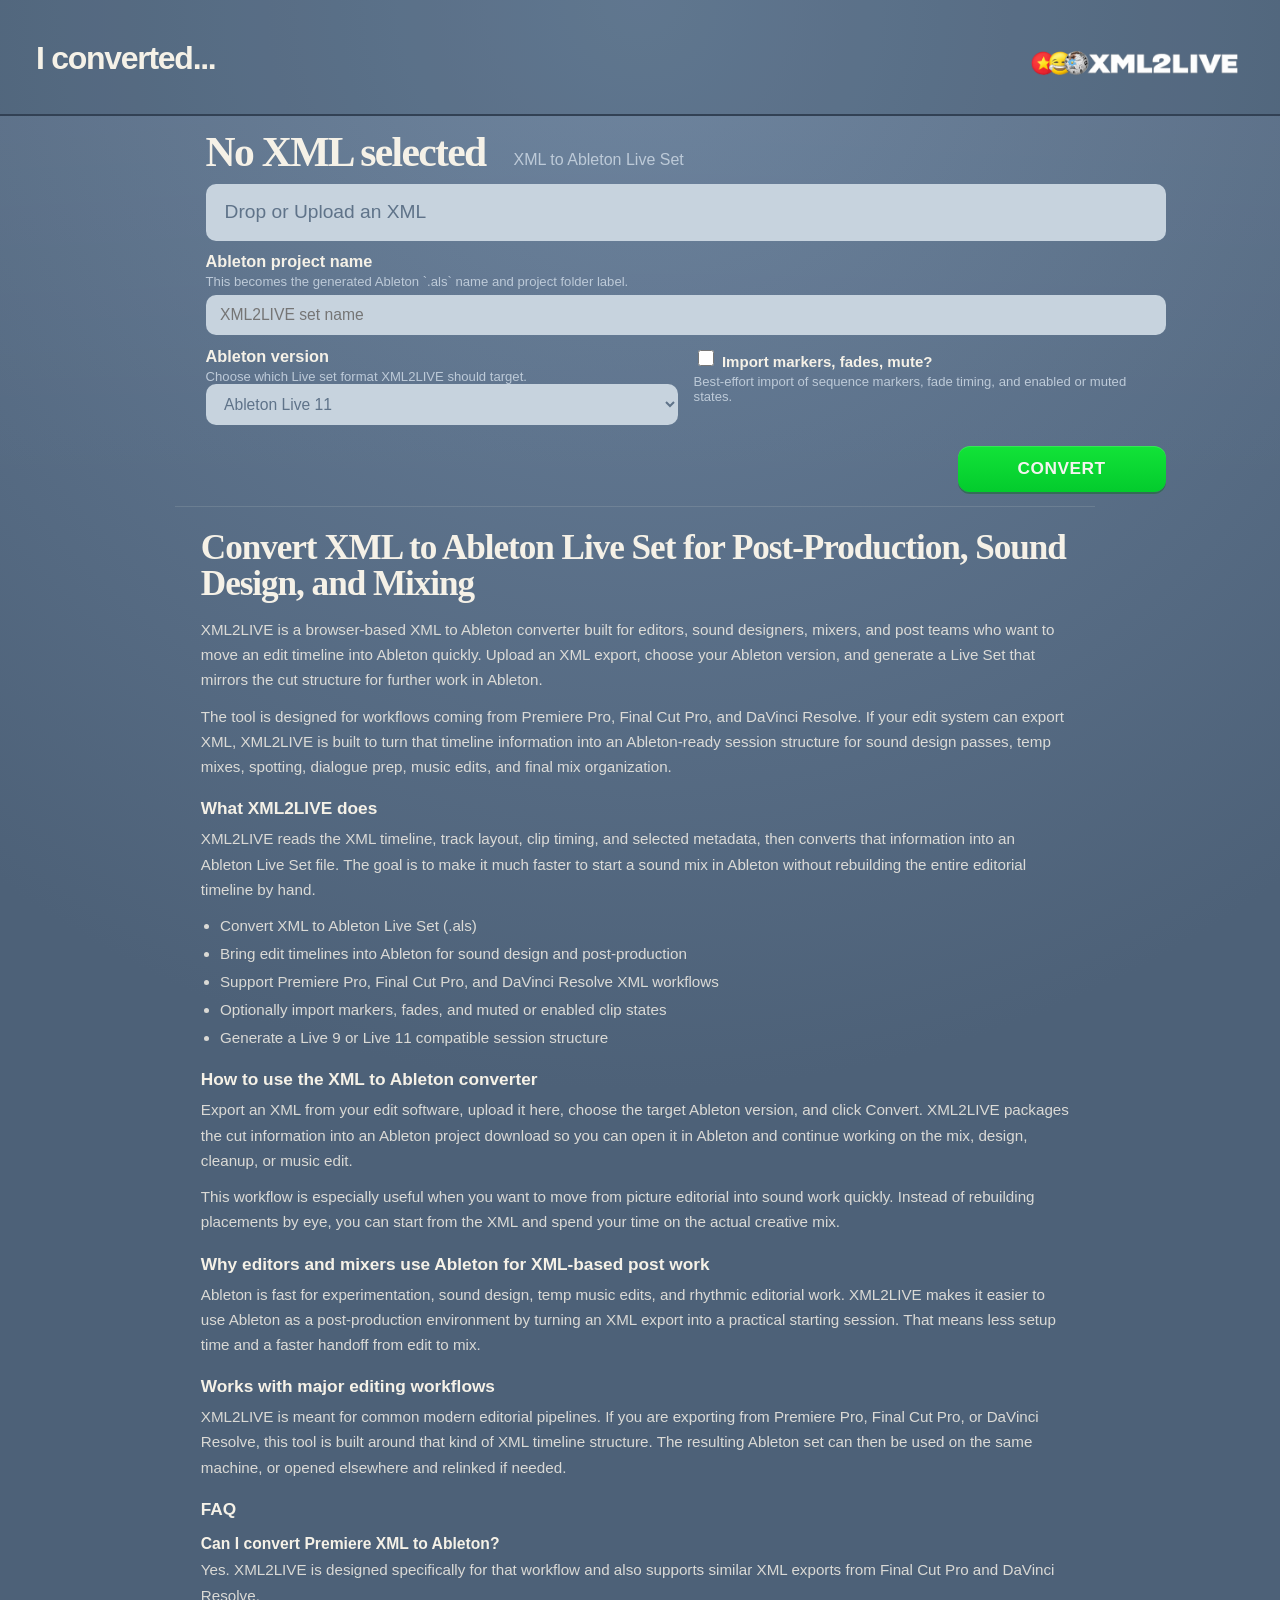
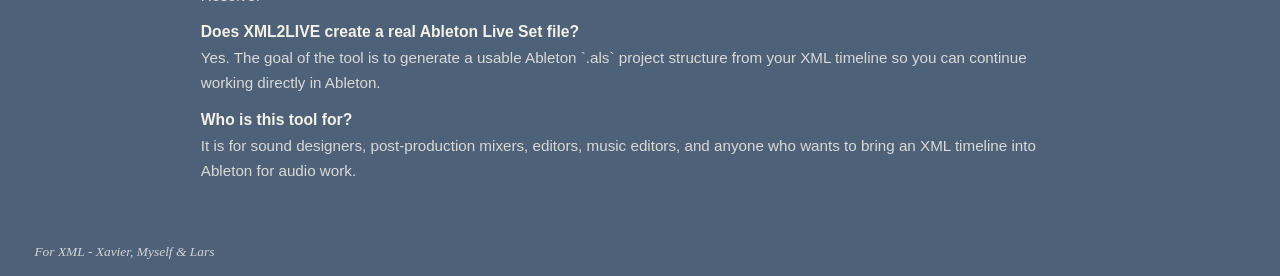
==== index.html @ 74f05039 "gn" ====
<!doctype html>
<html lang="en">
  <head>
    <meta charset="UTF-8" />
    <meta name="viewport" content="width=device-width, initial-scale=1.0" />
    <title>XML2LIVE</title>
    <meta
      name="description"
      content="Convert Premiere Pro, Final Cut Pro, and DaVinci Resolve XML timelines into Ableton Live Set files for sound design, post-production, and mixing in Ableton."
    />
    <meta
      name="keywords"
      content="xml to ableton, xml to als, premiere xml to ableton, final cut pro xml to ableton, davinci resolve xml to ableton, sound mix in ableton, ableton post production"
    />
    <meta name="robots" content="index, follow, max-image-preview:large" />
    <meta property="og:title" content="XML2LIVE" />
    <meta name="build-tag" content="wlkonverter-live-20260303-0102" />
    <meta
      property="og:description"
      content="Convert Premiere Pro, Final Cut Pro, and DaVinci Resolve XML timelines into Ableton Live Set files."
    />
    <meta property="og:type" content="website" />
    <meta property="og:url" content="https://wlkonverter.cc/" />
    <meta property="og:image" content="https://wlkonverter.cc/assets/XML2LIVE%20LOGO.png" />
    <link rel="canonical" href="https://wlkonverter.cc/" />
    <link rel="stylesheet" href="./styles-live.css" />
  </head>
  <body>
    <div class="shell">
      <header class="topbar">
        <h1>I converted...</h1>
        <img id="logo" src="./assets/XML2LIVE%20LOGO.png" alt="XML2LIVE" />
      </header>

      <main class="panel panel-no-poster">
        <section class="content">
          <div class="title-row">
            <div class="title-group">
              <h2 id="sequence-name">No XML selected</h2>
              <span id="sequence-year"></span>
            </div>
            <p id="sequence-meta">XML to Ableton Live Set</p>
          </div>

          <button id="drop-zone" class="drop-zone" type="button">
            <div class="drop-copy">
              <h3 id="xml-path">Drop or Upload an XML</h3>
            </div>
          </button>
          <input id="xml-input" type="file" accept=".xml,text/xml,application/xml" hidden />

          <section class="field-block">
            <label for="project-name">Ableton project name</label>
            <p>This becomes the generated Ableton `.als` name and project folder label.</p>
            <input id="project-name" type="text" placeholder="XML2LIVE set name" />
          </section>

          <div class="toggle-grid">
            <section class="field-block compact-field">
              <label for="ableton-version">Ableton version</label>
              <p>Choose which Live set format XML2LIVE should target.</p>
              <select id="ableton-version">
                <option value="11" selected>Ableton Live 11</option>
                <option value="9">Ableton Live 9</option>
              </select>
            </section>

            <section class="field-block compact-field">
              <label class="checkbox-row" for="import-metadata">
                <input id="import-metadata" type="checkbox" />
                <span>Import markers, fades, mute?</span>
              </label>
              <p>Best-effort import of sequence markers, fade timing, and enabled or muted states.</p>
            </section>
          </div>

          <p id="status" class="web-status" hidden></p>

          <div class="convert-row">
            <button id="convert" class="convert-button" type="button">CONVERT</button>
          </div>
        </section>
      </main>

      <section id="ad-strip" class="ad-strip" aria-label="Sponsored">
        <div class="ad-strip-inner">
          <div id="page-ad-shell" class="page-ad-shell" aria-hidden="true">
            <div class="page-ad-label">Sponsored</div>
            <div id="page-ad-slot" class="page-ad-slot"></div>
          </div>
        </div>
      </section>

      <div class="ad-mounts" aria-hidden="true">
        <div id="monetag-inline-ad" data-ad-slot="inline"></div>
        <div id="monetag-sticky-ad" data-ad-slot="sticky"></div>
      </div>

      <section class="seo-copy">
        <div class="seo-inner">
          <h2>Convert XML to Ableton Live Set for Post-Production, Sound Design, and Mixing</h2>
          <p>
            XML2LIVE is a browser-based XML to Ableton converter built for editors, sound designers, mixers,
            and post teams who want to move an edit timeline into Ableton quickly. Upload an XML export, choose
            your Ableton version, and generate a Live Set that mirrors the cut structure for further work in
            Ableton.
          </p>
          <p>
            The tool is designed for workflows coming from Premiere Pro, Final Cut Pro, and DaVinci Resolve.
            If your edit system can export XML, XML2LIVE is built to turn that timeline information into an
            Ableton-ready session structure for sound design passes, temp mixes, spotting, dialogue prep, music
            edits, and final mix organization.
          </p>

          <h3>What XML2LIVE does</h3>
          <p>
            XML2LIVE reads the XML timeline, track layout, clip timing, and selected metadata, then converts that
            information into an Ableton Live Set file. The goal is to make it much faster to start a sound mix in
            Ableton without rebuilding the entire editorial timeline by hand.
          </p>
          <ul>
            <li>Convert XML to Ableton Live Set (.als)</li>
            <li>Bring edit timelines into Ableton for sound design and post-production</li>
            <li>Support Premiere Pro, Final Cut Pro, and DaVinci Resolve XML workflows</li>
            <li>Optionally import markers, fades, and muted or enabled clip states</li>
            <li>Generate a Live 9 or Live 11 compatible session structure</li>
          </ul>

          <h3>How to use the XML to Ableton converter</h3>
          <p>
            Export an XML from your edit software, upload it here, choose the target Ableton version, and click
            Convert. XML2LIVE packages the cut information into an Ableton project download so you can open it in
            Ableton and continue working on the mix, design, cleanup, or music edit.
          </p>
          <p>
            This workflow is especially useful when you want to move from picture editorial into sound work
            quickly. Instead of rebuilding placements by eye, you can start from the XML and spend your time on
            the actual creative mix.
          </p>

          <h3>Why editors and mixers use Ableton for XML-based post work</h3>
          <p>
            Ableton is fast for experimentation, sound design, temp music edits, and rhythmic editorial work.
            XML2LIVE makes it easier to use Ableton as a post-production environment by turning an XML export
            into a practical starting session. That means less setup time and a faster handoff from edit to mix.
          </p>

          <h3>Works with major editing workflows</h3>
          <p>
            XML2LIVE is meant for common modern editorial pipelines. If you are exporting from Premiere Pro,
            Final Cut Pro, or DaVinci Resolve, this tool is built around that kind of XML timeline structure.
            The resulting Ableton set can then be used on the same machine, or opened elsewhere and relinked
            if needed.
          </p>

          <h3>FAQ</h3>
          <h4>Can I convert Premiere XML to Ableton?</h4>
          <p>
            Yes. XML2LIVE is designed specifically for that workflow and also supports similar XML exports from
            Final Cut Pro and DaVinci Resolve.
          </p>

          <h4>Does XML2LIVE create a real Ableton Live Set file?</h4>
          <p>
            Yes. The goal of the tool is to generate a usable Ableton `.als` project structure from your XML
            timeline so you can continue working directly in Ableton.
          </p>

          <h4>Who is this tool for?</h4>
          <p>
            It is for sound designers, post-production mixers, editors, music editors, and anyone who wants to
            bring an XML timeline into Ableton for audio work.
          </p>
        </div>
      </section>

      <div class="credit">For XML - Xavier, Myself &amp; Lars</div>
    </div>

    <div id="progress-overlay" class="progress-overlay" aria-hidden="true">
      <div class="progress-card">
        <h3 id="progress-title">Preparing conversion...</h3>
        <p id="progress-message">XML2LIVE is packaging the browser request.</p>
        <div class="progress-track">
          <div id="progress-bar" class="progress-bar"></div>
        </div>
      </div>
    </div>

    <div id="toast" class="toast" aria-hidden="true">Conversion request prepared</div>

    <script src="./config-live.js"></script>
    <script src="./app-live.js"></script>
  </body>
</html>
---- styles-live.css ----
:root {
  --bg: #4d6178;
  --panel: #59708a;
  --panel-dark: #43566c;
  --panel-line: #324154;
  --text: #f5f1e7;
  --muted: #bdcad8;
  --field: #c7d3de;
  --field-text: #5f7389;
  --button-text: #f4f4ef;
  --convert: #03cb2d;
  --convert-bright: #12e338;
}

* {
  box-sizing: border-box;
}

html,
body {
  margin: 0;
  min-height: 100%;
  font-family: "Avenir Next", "Helvetica Neue", sans-serif;
  background: radial-gradient(circle at top, #6a819c 0%, var(--bg) 55%);
  color: var(--text);
}

body {
  min-height: 100vh;
}

.shell {
  min-height: 100vh;
  display: grid;
  grid-template-rows: auto 1fr auto;
}

.topbar {
  display: flex;
  align-items: center;
  justify-content: space-between;
  padding: 1.05rem 2.25rem 0.95rem;
  border-bottom: 2px solid var(--panel-line);
  background: rgba(58, 74, 92, 0.2);
}

.topbar h1 {
  margin: 0;
  font-size: clamp(1.65rem, 3vw, 2rem);
  line-height: 1;
  font-weight: 800;
  letter-spacing: -0.04em;
}

.topbar img {
  max-height: 82px;
  width: auto;
}

.panel {
  display: grid;
  grid-template-columns: 212px minmax(0, 1fr);
  gap: 1.6rem;
  padding: 1.05rem 2.15rem 0.9rem;
  background: linear-gradient(180deg, rgba(255, 255, 255, 0.03), rgba(255, 255, 255, 0));
  align-content: start;
}

.content {
  display: flex;
  flex-direction: column;
  gap: 0.72rem;
  min-width: 0;
}

.title-row {
  display: flex;
  align-items: flex-end;
  gap: 1rem;
  flex-wrap: wrap;
}

.title-group {
  display: flex;
  align-items: baseline;
  gap: 0.75rem;
}

#sequence-name {
  margin: 0;
  font-family: Georgia, "Times New Roman", serif;
  font-size: clamp(2rem, 5vw, 2.6rem);
  line-height: 0.95;
  letter-spacing: -0.04em;
}

#sequence-year,
#sequence-meta {
  color: var(--muted);
}

#sequence-year {
  font-size: 1.6rem;
}

#sequence-meta {
  margin: 0 0 0.2rem;
  font-size: 1rem;
}

.drop-zone {
  display: flex;
  justify-content: flex-start;
  align-items: center;
  width: 100%;
  padding: 0.9rem 1rem;
  background: var(--field);
  border: 3px solid transparent;
  cursor: pointer;
  border-radius: 10px;
  transition: border-color 120ms ease, transform 120ms ease;
}

.drop-zone:hover,
.drop-zone.drag-over {
  transform: translateY(-1px);
}

.drop-zone.drag-over {
  border-color: var(--convert);
}

.drop-copy h3 {
  margin: 0;
  color: var(--field-text);
  font-size: 1.2rem;
  font-weight: 500;
}

.field-block label {
  display: block;
  margin-bottom: 0.2rem;
  font-size: 1.02rem;
  font-weight: 600;
}

.field-block p {
  margin: 0 0 0.38rem;
  color: var(--muted);
  font-size: 0.82rem;
}

.compact-field p {
  margin-bottom: 0;
}

.field-block input,
.field-block select {
  width: 100%;
  border: 0;
  background: var(--field);
  color: var(--field-text);
  font: 0.98rem "Helvetica Neue", sans-serif;
  padding: 0.68rem 0.9rem;
  outline: none;
  border-radius: 10px;
}

.checkbox-row {
  display: inline-flex;
  align-items: center;
  gap: 0.7rem;
  cursor: pointer;
}

.checkbox-row input {
  width: 1.05rem;
  height: 1.05rem;
  accent-color: var(--convert);
}

.checkbox-row span {
  font-size: 0.94rem;
  font-weight: 600;
}

.toggle-grid {
  display: grid;
  grid-template-columns: repeat(2, minmax(0, 1fr));
  gap: 1rem;
}

.web-status {
  margin: 0;
  color: rgba(245, 241, 231, 0.8);
  font-size: 0.88rem;
  line-height: 1.45;
}

.convert-row {
  display: flex;
  justify-content: flex-end;
  padding-top: 0.6rem;
}

.convert-button {
  border: 0;
  border-radius: 12px;
  background: linear-gradient(180deg, var(--convert-bright), var(--convert));
  color: var(--button-text);
  font: 700 1.08rem/1 "Avenir Next", "Helvetica Neue", sans-serif;
  letter-spacing: 0.03em;
  padding: 0.9rem 1.7rem;
  min-width: 208px;
  cursor: pointer;
  box-shadow:
    inset 0 1px 0 rgba(255, 255, 255, 0.15),
    0 2px 0 rgba(1, 109, 23, 0.42);
  transition: filter 120ms ease, transform 120ms ease, background 120ms ease, box-shadow 120ms ease;
}

.convert-button:hover {
  background: linear-gradient(180deg, #12d936, #02b928);
  filter: brightness(0.94);
  transform: translateY(1px);
  box-shadow:
    inset 0 1px 0 rgba(255, 255, 255, 0.14),
    0 1px 0 rgba(39, 39, 39, 0.22);
}

.convert-button:disabled,
.drop-zone:disabled,
.reference-zone:disabled {
  opacity: 0.6;
  cursor: default;
}

.credit {
  padding: 0 2.15rem 1rem;
  font-family: Georgia, "Times New Roman", serif;
  font-style: italic;
  font-size: 0.84rem;
  color: rgba(245, 241, 231, 0.8);
}

.ad-strip {
  display: none;
  padding: 0 2.15rem 1rem;
}

.ad-strip.has-fill {
  display: block;
}

.ad-strip-inner {
  max-width: 920px;
  margin-left: clamp(88px, 11vw, 212px);
}

.page-ad-shell {
  display: none;
}

.page-ad-shell.has-fill {
  display: block;
}

.page-ad-label {
  margin-bottom: 0.55rem;
  color: rgba(245, 241, 231, 0.5);
  font-size: 0.68rem;
  letter-spacing: 0.08em;
  text-transform: uppercase;
}

.page-ad-slot {
  min-height: 0;
  overflow: hidden;
}

.ad-mounts {
  position: fixed;
  width: 0;
  height: 0;
  overflow: hidden;
  pointer-events: none;
}

.seo-copy {
  padding: 0 2.15rem 1.6rem;
}

.seo-inner {
  max-width: 920px;
  margin-left: clamp(88px, 11vw, 212px);
  padding: 1.4rem 1.6rem 1.5rem;
  border-top: 1px solid rgba(245, 241, 231, 0.12);
  color: rgba(245, 241, 231, 0.92);
}

.seo-inner h2,
.seo-inner h3,
.seo-inner h4 {
  margin: 0;
  color: var(--text);
}

.seo-inner h2 {
  font-family: Georgia, "Times New Roman", serif;
  font-size: clamp(1.7rem, 3vw, 2.2rem);
  line-height: 1.04;
  letter-spacing: -0.03em;
  margin-bottom: 0.9rem;
}

.seo-inner h3 {
  font-size: 1.08rem;
  font-weight: 700;
  margin-top: 1.2rem;
  margin-bottom: 0.45rem;
}

.seo-inner h4 {
  font-size: 0.98rem;
  font-weight: 700;
  margin-top: 0.95rem;
  margin-bottom: 0.28rem;
}

.seo-inner p,
.seo-inner li {
  color: rgba(245, 241, 231, 0.84);
  font-size: 0.95rem;
  line-height: 1.65;
}

.seo-inner p {
  margin: 0 0 0.72rem;
}

.seo-inner ul {
  margin: 0.15rem 0 0.9rem 1.2rem;
  padding: 0;
}

.seo-inner li + li {
  margin-top: 0.18rem;
}

.progress-overlay {
  position: fixed;
  inset: 0;
  display: none;
  place-items: center;
  background: rgba(25, 35, 48, 0.48);
  backdrop-filter: blur(8px);
  z-index: 30;
}

.progress-overlay.visible {
  display: grid;
}

.progress-card {
  width: min(90vw, 420px);
  padding: 1.4rem 1.5rem 1.25rem;
  background: rgba(35, 48, 63, 0.96);
  border: 1px solid rgba(255, 255, 255, 0.08);
  border-radius: 16px;
  box-shadow: 0 16px 40px rgba(0, 0, 0, 0.28);
}

.progress-card h3 {
  margin: 0 0 0.35rem;
  font-size: 1.18rem;
}

.progress-card p {
  margin: 0 0 1rem;
  color: rgba(245, 241, 231, 0.78);
}

.progress-track {
  width: 100%;
  height: 10px;
  border-radius: 999px;
  background: rgba(255, 255, 255, 0.09);
  overflow: hidden;
}

.progress-bar {
  width: 42%;
  height: 100%;
  border-radius: inherit;
  background: linear-gradient(90deg, #96f771, #22d14f);
  animation: progressLoop 1.1s ease-in-out infinite;
}

@keyframes progressLoop {
  0% {
    transform: translateX(-120%);
  }
  100% {
    transform: translateX(260%);
  }
}

.toast {
  position: fixed;
  left: 50%;
  bottom: 1.6rem;
  transform: translate(-50%, 18px);
  min-width: 220px;
  max-width: calc(100vw - 2rem);
  padding: 0.85rem 1rem;
  border-radius: 999px;
  background: rgba(27, 38, 49, 0.96);
  color: var(--text);
  font-size: 0.92rem;
  text-align: center;
  opacity: 0;
  pointer-events: none;
  transition: opacity 180ms ease, transform 180ms ease;
  z-index: 40;
}

.toast.visible {
  opacity: 1;
  transform: translate(-50%, 0);
}

@media (max-width: 900px) {
  .panel,
  .panel-no-poster {
    grid-template-columns: 1fr;
  }

  .panel-no-poster .content {
    grid-column: 1;
    max-width: 100%;
  }

  .toggle-grid {
    grid-template-columns: 1fr;
  }

  .convert-row {
    justify-content: stretch;
  }

  .convert-button {
    width: 100%;
  }

  .seo-copy {
    padding: 0 1rem 1.2rem;
  }

  .ad-strip {
    padding: 0 1rem 1rem;
  }

  .ad-strip-inner {
    margin-left: 0;
  }

  .seo-inner {
    margin-left: 0;
    padding: 1.2rem 0 0;
  }
}

.panel-no-poster {
  grid-template-columns: clamp(88px, 11vw, 212px) minmax(640px, 960px) 1fr;
  gap: 1.9rem;
}

.panel-no-poster .content {
  grid-column: 2;
  max-width: 960px;
}

.web-status[hidden] {
  display: none;
}
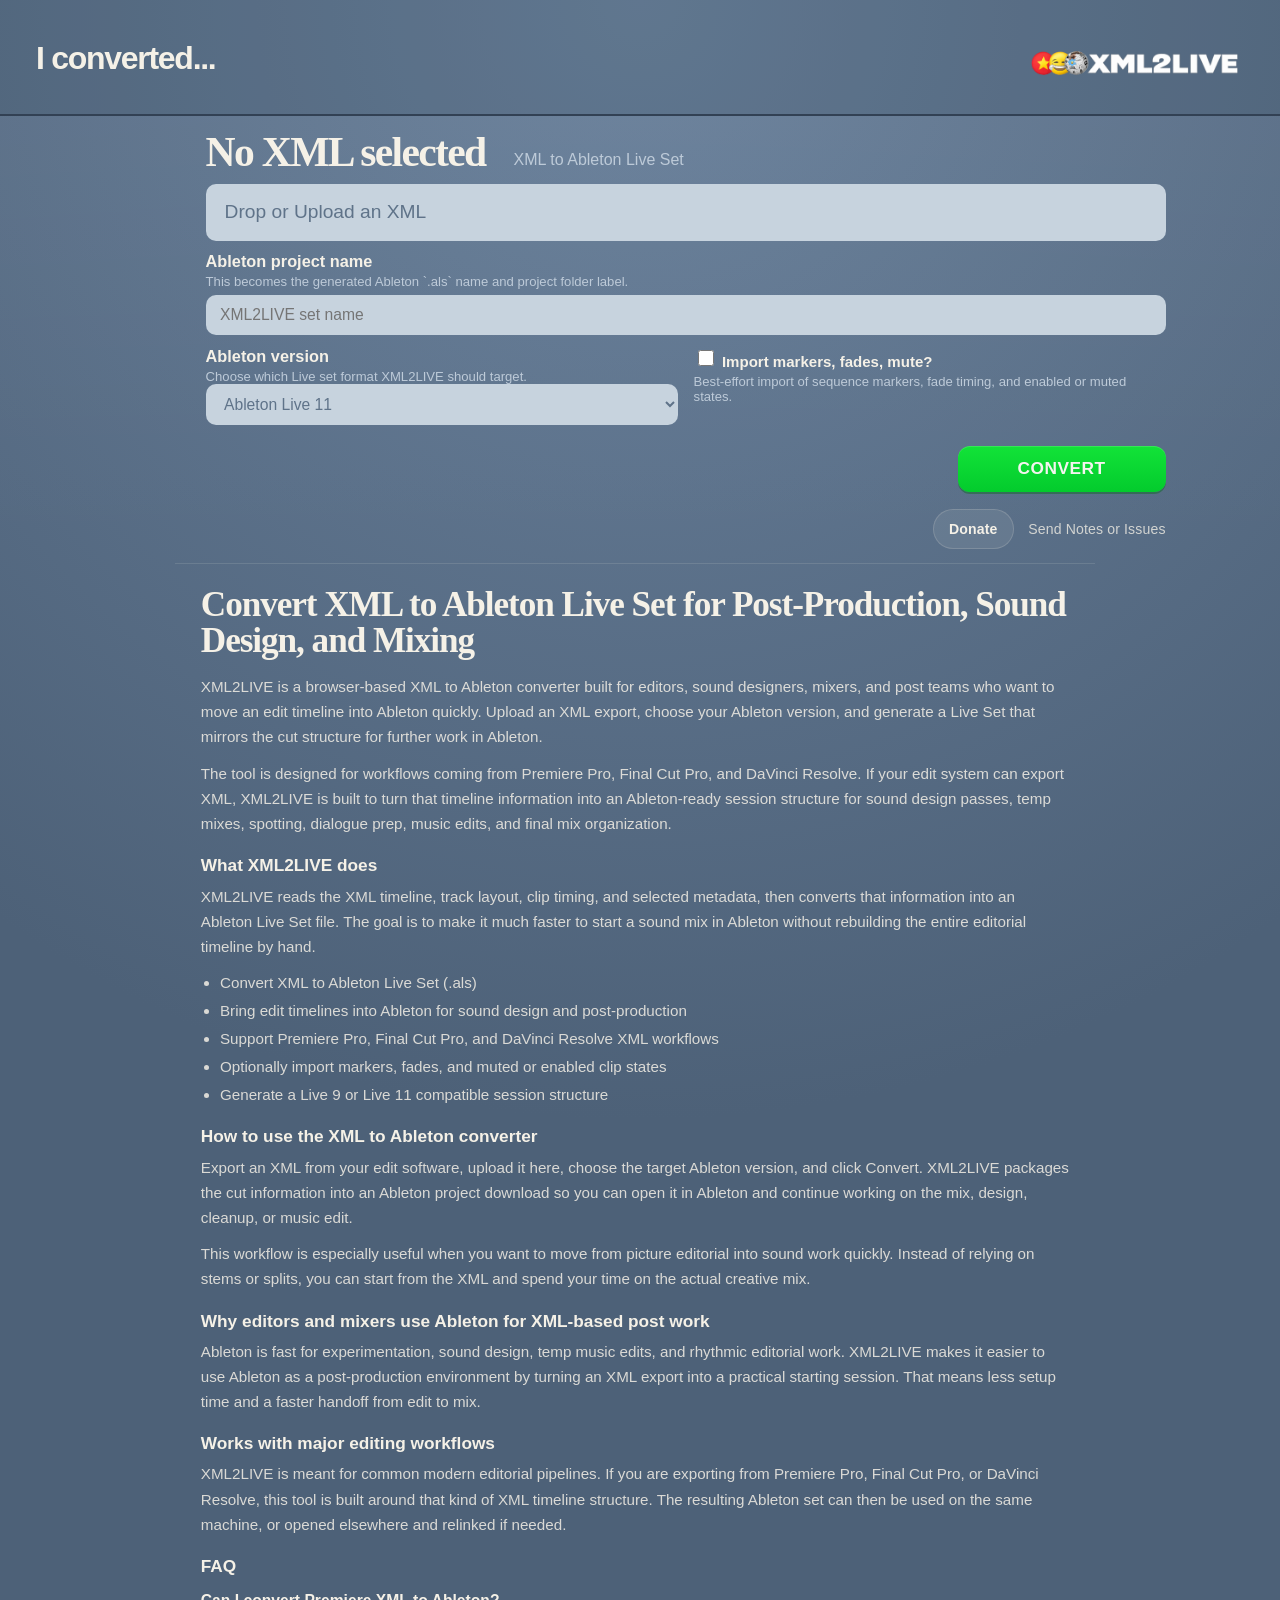
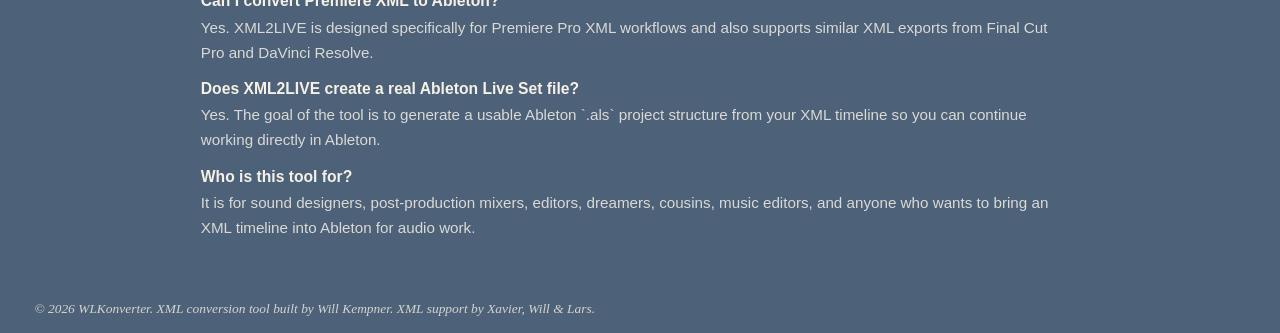
==== commit eea637cd: "gn2" ====
--- a/index.html
+++ b/index.html
@@ -79,6 +79,24 @@
           <div class="convert-row">
             <button id="convert" class="convert-button" type="button">CONVERT</button>
           </div>
+          <div class="support-row" aria-label="Support and feedback">
+            <a
+              class="support-link support-link-donate"
+              href="https://www.paypal.com/donate/?business=A5RXTTW6EL74G&no_recurring=0&currency_code=USD"
+              target="_blank"
+              rel="noreferrer"
+            >
+              Donate
+            </a>
+            <a
+              class="support-link"
+              href="https://docs.google.com/forms/d/e/1FAIpQLSftfXoKjWCb46hIpAfCLRnMeWih5g5C_TUrLjnm3QxG3H_U3A/viewform?usp=publish-editor"
+              target="_blank"
+              rel="noreferrer"
+            >
+              Send Notes or Issues
+            </a>
+          </div>
         </section>
       </main>
 
@@ -134,7 +152,7 @@
           </p>
           <p>
             This workflow is especially useful when you want to move from picture editorial into sound work
-            quickly. Instead of rebuilding placements by eye, you can start from the XML and spend your time on
+            quickly. Instead of relying on stems or splits, you can start from the XML and spend your time on
             the actual creative mix.
           </p>
 
@@ -156,7 +174,7 @@
           <h3>FAQ</h3>
           <h4>Can I convert Premiere XML to Ableton?</h4>
           <p>
-            Yes. XML2LIVE is designed specifically for that workflow and also supports similar XML exports from
+            Yes. XML2LIVE is designed specifically for Premiere Pro XML workflows and also supports similar XML exports from
             Final Cut Pro and DaVinci Resolve.
           </p>
 
@@ -168,13 +186,13 @@
 
           <h4>Who is this tool for?</h4>
           <p>
-            It is for sound designers, post-production mixers, editors, music editors, and anyone who wants to
+            It is for sound designers, post-production mixers, editors, dreamers, cousins, music editors, and anyone who wants to
             bring an XML timeline into Ableton for audio work.
           </p>
         </div>
       </section>
 
-      <div class="credit">For XML - Xavier, Myself &amp; Lars</div>
+      <div class="credit">© 2026 WLKonverter. XML conversion tool built by Will Kempner. XML support by Xavier, Will &amp; Lars.</div>
     </div>
 
     <div id="progress-overlay" class="progress-overlay" aria-hidden="true">
--- a/styles-live.css
+++ b/styles-live.css
@@ -201,6 +201,43 @@
   display: flex;
   justify-content: flex-end;
   padding-top: 0.6rem;
+}
+
+.support-row {
+  display: flex;
+  justify-content: flex-end;
+  align-items: center;
+  gap: 0.9rem;
+  flex-wrap: wrap;
+  padding-top: 0.35rem;
+}
+
+.support-link {
+  color: rgba(245, 241, 231, 0.78);
+  text-decoration: none;
+  font-size: 0.88rem;
+  letter-spacing: 0.01em;
+}
+
+.support-link:hover {
+  color: var(--text);
+}
+
+.support-link-donate {
+  display: inline-flex;
+  align-items: center;
+  justify-content: center;
+  min-height: 40px;
+  padding: 0.65rem 0.95rem;
+  border-radius: 999px;
+  border: 1px solid rgba(245, 241, 231, 0.16);
+  background: rgba(255, 248, 232, 0.08);
+  color: var(--text);
+  font-weight: 600;
+}
+
+.support-link-donate:hover {
+  background: rgba(255, 248, 232, 0.14);
 }
 
 .convert-button {
@@ -452,6 +489,10 @@
     width: 100%;
   }
 
+  .support-row {
+    justify-content: flex-start;
+  }
+
   .seo-copy {
     padding: 0 1rem 1.2rem;
   }
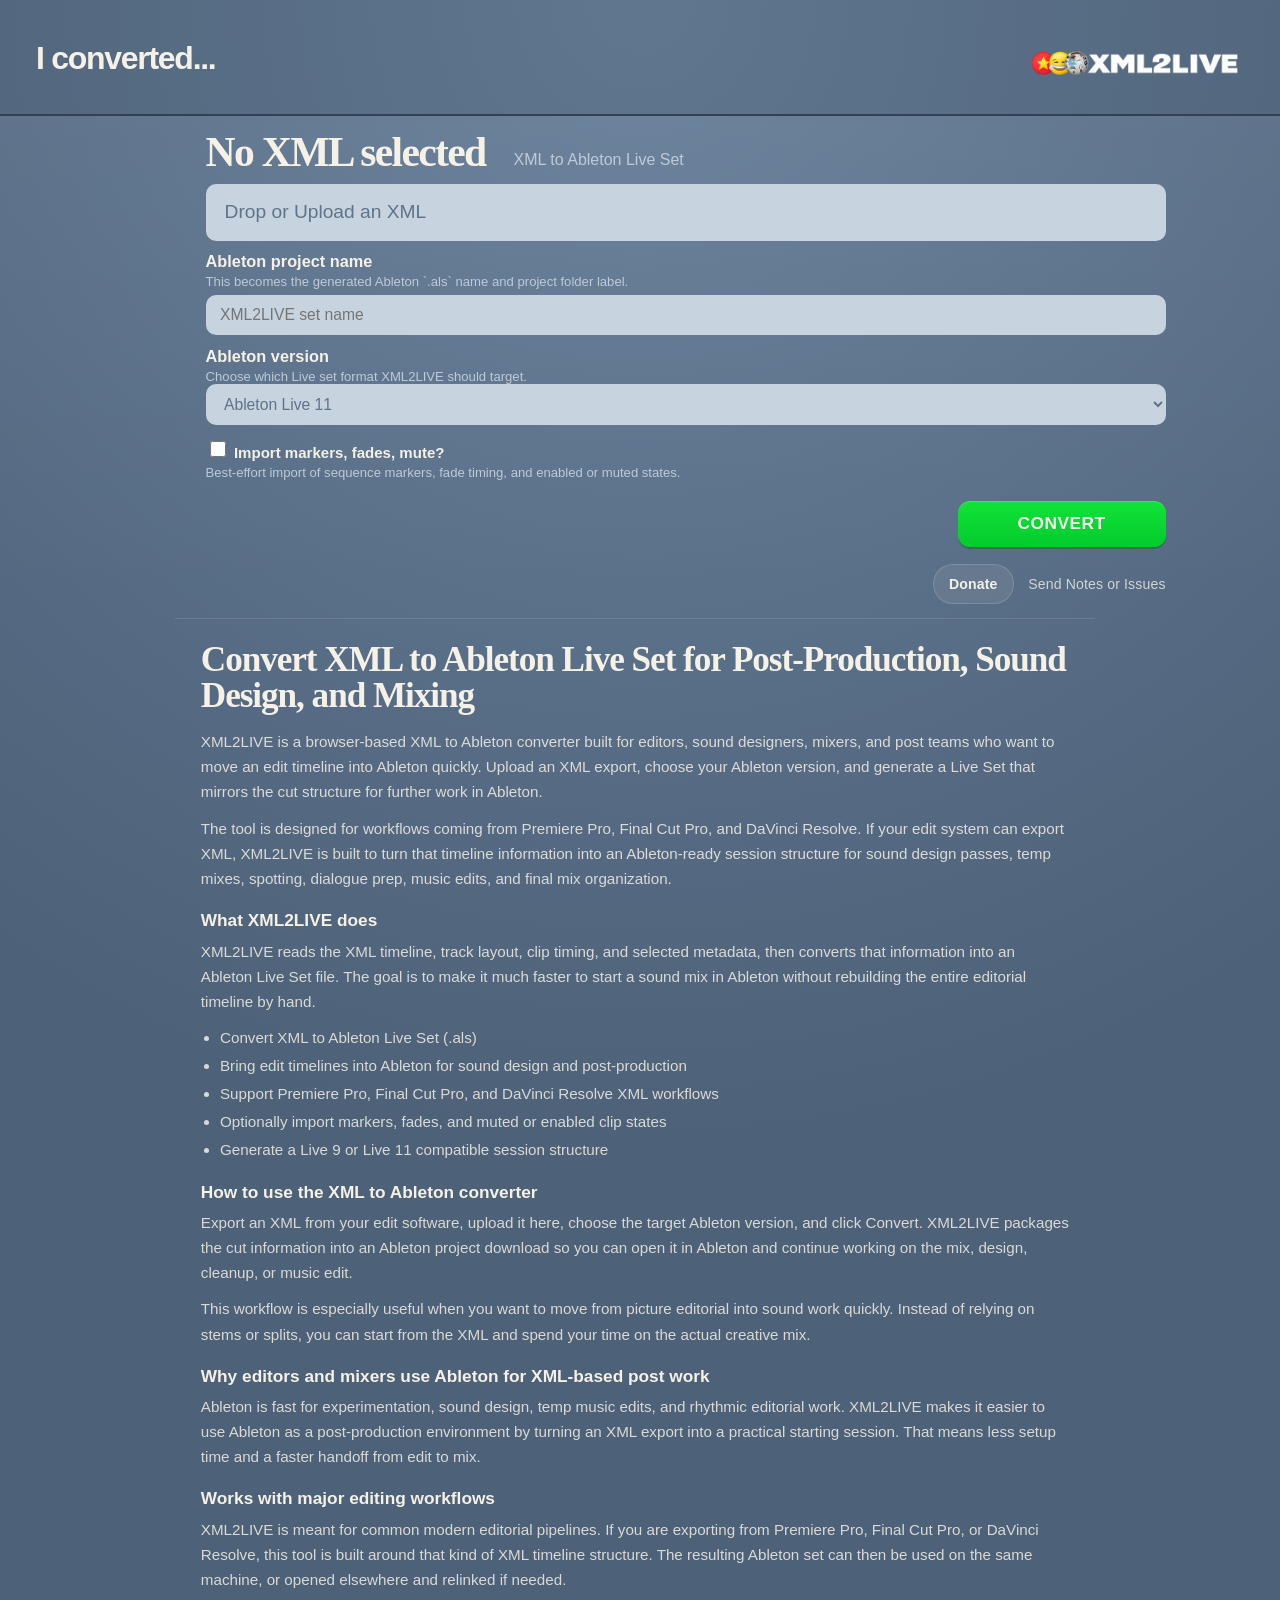
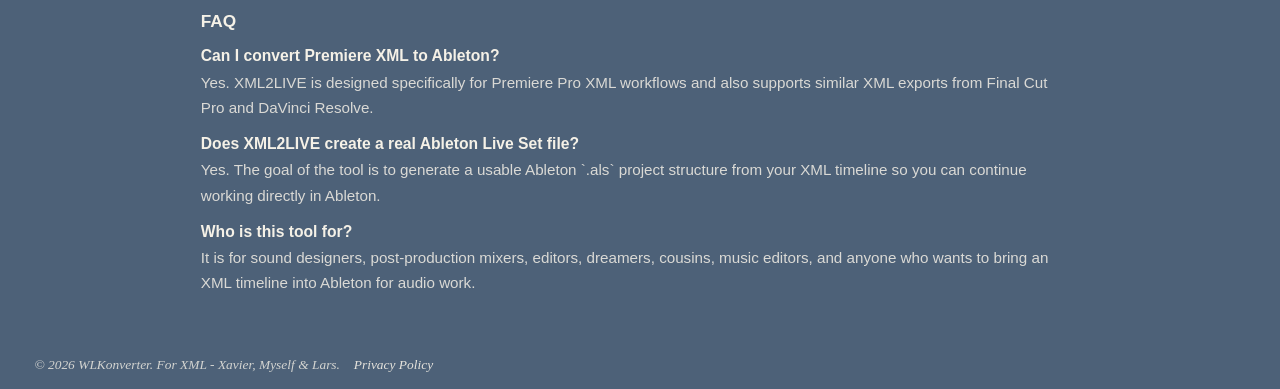
==== commit 10f18d8d: "gn3" ====
--- a/index.html
+++ b/index.html
@@ -3,7 +3,7 @@
   <head>
     <meta charset="UTF-8" />
     <meta name="viewport" content="width=device-width, initial-scale=1.0" />
-    <title>XML2LIVE</title>
+    <title>Convert .xml to .als!</title>
     <meta
       name="description"
       content="Convert Premiere Pro, Final Cut Pro, and DaVinci Resolve XML timelines into Ableton Live Set files for sound design, post-production, and mixing in Ableton."
@@ -13,7 +13,7 @@
       content="xml to ableton, xml to als, premiere xml to ableton, final cut pro xml to ableton, davinci resolve xml to ableton, sound mix in ableton, ableton post production"
     />
     <meta name="robots" content="index, follow, max-image-preview:large" />
-    <meta property="og:title" content="XML2LIVE" />
+    <meta property="og:title" content="Convert .xml to .als!" />
     <meta name="build-tag" content="wlkonverter-live-20260303-0102" />
     <meta
       property="og:description"
@@ -55,24 +55,22 @@
             <input id="project-name" type="text" placeholder="XML2LIVE set name" />
           </section>
 
-          <div class="toggle-grid">
-            <section class="field-block compact-field">
-              <label for="ableton-version">Ableton version</label>
-              <p>Choose which Live set format XML2LIVE should target.</p>
-              <select id="ableton-version">
-                <option value="11" selected>Ableton Live 11</option>
-                <option value="9">Ableton Live 9</option>
-              </select>
-            </section>
-
-            <section class="field-block compact-field">
-              <label class="checkbox-row" for="import-metadata">
-                <input id="import-metadata" type="checkbox" />
-                <span>Import markers, fades, mute?</span>
-              </label>
-              <p>Best-effort import of sequence markers, fade timing, and enabled or muted states.</p>
-            </section>
-          </div>
+          <section class="field-block compact-field">
+            <label for="ableton-version">Ableton version</label>
+            <p>Choose which Live set format XML2LIVE should target.</p>
+            <select id="ableton-version">
+              <option value="11" selected>Ableton Live 11</option>
+              <option value="9">Ableton Live 9</option>
+            </select>
+          </section>
+
+          <section class="field-block compact-field metadata-field">
+            <label class="checkbox-row" for="import-metadata">
+              <input id="import-metadata" type="checkbox" />
+              <span>Import markers, fades, mute?</span>
+            </label>
+            <p>Best-effort import of sequence markers, fade timing, and enabled or muted states.</p>
+          </section>
 
           <p id="status" class="web-status" hidden></p>
 
@@ -192,7 +190,10 @@
         </div>
       </section>
 
-      <div class="credit">© 2026 WLKonverter. XML conversion tool built by Will Kempner. XML support by Xavier, Will &amp; Lars.</div>
+      <div class="credit">
+        © 2026 WLKonverter. For XML - Xavier, Myself &amp; Lars.
+        <a class="footer-link" href="./privacy.html">Privacy Policy</a>
+      </div>
     </div>
 
     <div id="progress-overlay" class="progress-overlay" aria-hidden="true">
--- a/styles-live.css
+++ b/styles-live.css
@@ -184,17 +184,15 @@
   font-weight: 600;
 }
 
-.toggle-grid {
-  display: grid;
-  grid-template-columns: repeat(2, minmax(0, 1fr));
-  gap: 1rem;
-}
-
 .web-status {
   margin: 0;
   color: rgba(245, 241, 231, 0.8);
   font-size: 0.88rem;
   line-height: 1.45;
+}
+
+.metadata-field {
+  padding-top: 0.1rem;
 }
 
 .convert-row {
@@ -278,6 +276,16 @@
   font-style: italic;
   font-size: 0.84rem;
   color: rgba(245, 241, 231, 0.8);
+}
+
+.footer-link {
+  margin-left: 0.65rem;
+  color: rgba(245, 241, 231, 0.9);
+  text-decoration: none;
+}
+
+.footer-link:hover {
+  color: var(--text);
 }
 
 .ad-strip {
@@ -477,10 +485,6 @@
     max-width: 100%;
   }
 
-  .toggle-grid {
-    grid-template-columns: 1fr;
-  }
-
   .convert-row {
     justify-content: stretch;
   }
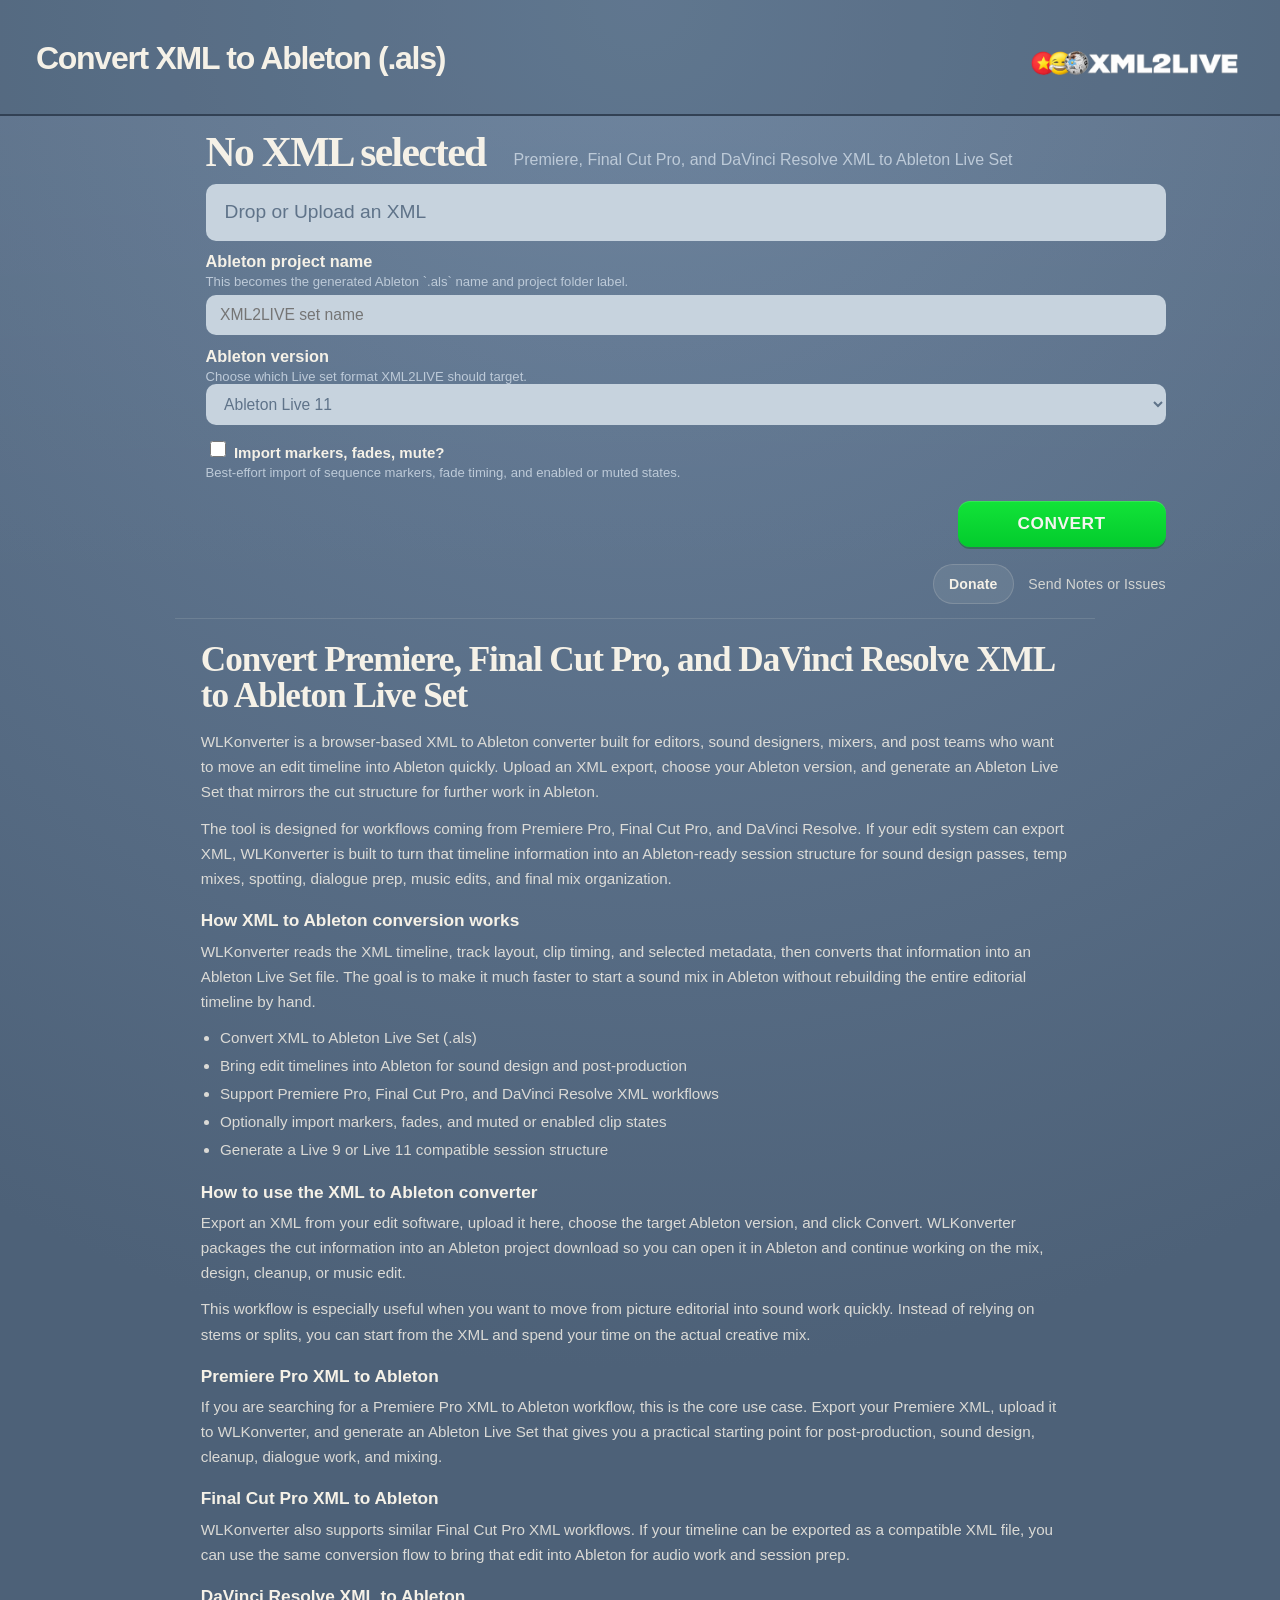
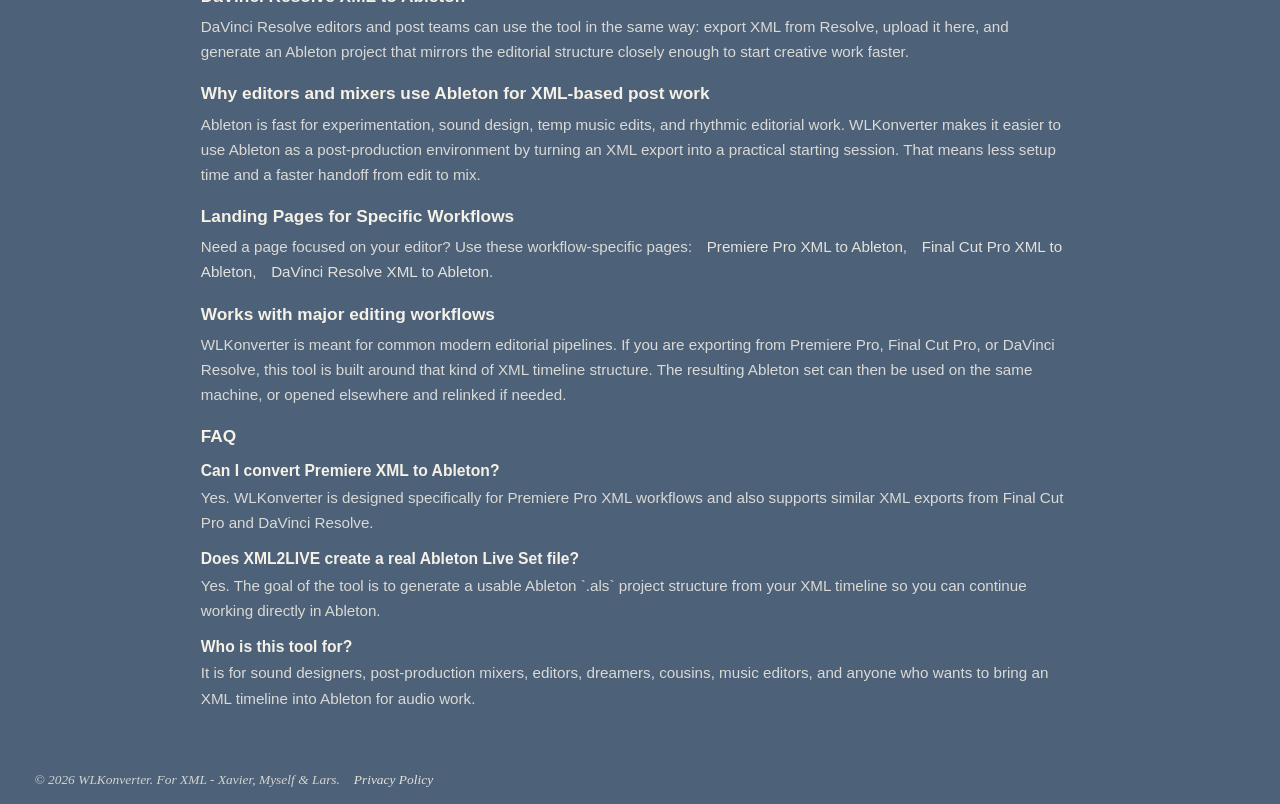
==== commit 5f6cbe0a: "big push" ====
--- a/index.html
+++ b/index.html
@@ -3,32 +3,37 @@
   <head>
     <meta charset="UTF-8" />
     <meta name="viewport" content="width=device-width, initial-scale=1.0" />
-    <title>Convert .xml to .als!</title>
+    <title>XML to Ableton Converter | Premiere, Final Cut Pro, DaVinci Resolve to .als</title>
     <meta
       name="description"
-      content="Convert Premiere Pro, Final Cut Pro, and DaVinci Resolve XML timelines into Ableton Live Set files for sound design, post-production, and mixing in Ableton."
+      content="Convert Premiere Pro, Final Cut Pro, and DaVinci Resolve XML files into Ableton Live Set (.als) projects online."
     />
     <meta
       name="keywords"
-      content="xml to ableton, xml to als, premiere xml to ableton, final cut pro xml to ableton, davinci resolve xml to ableton, sound mix in ableton, ableton post production"
+      content="xml to ableton, xml to als, premiere xml to ableton, final cut pro xml to ableton, davinci resolve xml to ableton, xml to ableton live set, premiere pro xml to als"
     />
     <meta name="robots" content="index, follow, max-image-preview:large" />
-    <meta property="og:title" content="Convert .xml to .als!" />
+    <meta property="og:title" content="XML to Ableton Converter | Premiere, Final Cut Pro, DaVinci Resolve to .als" />
     <meta name="build-tag" content="wlkonverter-live-20260303-0102" />
     <meta
       property="og:description"
-      content="Convert Premiere Pro, Final Cut Pro, and DaVinci Resolve XML timelines into Ableton Live Set files."
+      content="Convert Premiere Pro, Final Cut Pro, and DaVinci Resolve XML files into Ableton Live Set (.als) projects online."
     />
     <meta property="og:type" content="website" />
     <meta property="og:url" content="https://wlkonverter.cc/" />
     <meta property="og:image" content="https://wlkonverter.cc/assets/XML2LIVE%20LOGO.png" />
     <link rel="canonical" href="https://wlkonverter.cc/" />
+    <link rel="apple-touch-icon" sizes="180x180" href="./apple-touch-icon.png" />
+    <link rel="icon" type="image/png" sizes="32x32" href="./favicon-32x32.png" />
+    <link rel="icon" type="image/png" sizes="16x16" href="./favicon-16x16.png" />
+    <link rel="icon" href="./favicon.ico" />
+    <link rel="manifest" href="./site.webmanifest" />
     <link rel="stylesheet" href="./styles-live.css" />
   </head>
   <body>
     <div class="shell">
       <header class="topbar">
-        <h1>I converted...</h1>
+        <h1>Convert XML to Ableton (.als)</h1>
         <img id="logo" src="./assets/XML2LIVE%20LOGO.png" alt="XML2LIVE" />
       </header>
 
@@ -39,7 +44,7 @@
               <h2 id="sequence-name">No XML selected</h2>
               <span id="sequence-year"></span>
             </div>
-            <p id="sequence-meta">XML to Ableton Live Set</p>
+            <p id="sequence-meta">Premiere, Final Cut Pro, and DaVinci Resolve XML to Ableton Live Set</p>
           </div>
 
           <button id="drop-zone" class="drop-zone" type="button">
@@ -114,23 +119,23 @@
 
       <section class="seo-copy">
         <div class="seo-inner">
-          <h2>Convert XML to Ableton Live Set for Post-Production, Sound Design, and Mixing</h2>
-          <p>
-            XML2LIVE is a browser-based XML to Ableton converter built for editors, sound designers, mixers,
+          <h2>Convert Premiere, Final Cut Pro, and DaVinci Resolve XML to Ableton Live Set</h2>
+          <p>
+            WLKonverter is a browser-based XML to Ableton converter built for editors, sound designers, mixers,
             and post teams who want to move an edit timeline into Ableton quickly. Upload an XML export, choose
-            your Ableton version, and generate a Live Set that mirrors the cut structure for further work in
+            your Ableton version, and generate an Ableton Live Set that mirrors the cut structure for further work in
             Ableton.
           </p>
           <p>
             The tool is designed for workflows coming from Premiere Pro, Final Cut Pro, and DaVinci Resolve.
-            If your edit system can export XML, XML2LIVE is built to turn that timeline information into an
+            If your edit system can export XML, WLKonverter is built to turn that timeline information into an
             Ableton-ready session structure for sound design passes, temp mixes, spotting, dialogue prep, music
             edits, and final mix organization.
           </p>
 
-          <h3>What XML2LIVE does</h3>
-          <p>
-            XML2LIVE reads the XML timeline, track layout, clip timing, and selected metadata, then converts that
+          <h3>How XML to Ableton conversion works</h3>
+          <p>
+            WLKonverter reads the XML timeline, track layout, clip timing, and selected metadata, then converts that
             information into an Ableton Live Set file. The goal is to make it much faster to start a sound mix in
             Ableton without rebuilding the entire editorial timeline by hand.
           </p>
@@ -145,7 +150,7 @@
           <h3>How to use the XML to Ableton converter</h3>
           <p>
             Export an XML from your edit software, upload it here, choose the target Ableton version, and click
-            Convert. XML2LIVE packages the cut information into an Ableton project download so you can open it in
+            Convert. WLKonverter packages the cut information into an Ableton project download so you can open it in
             Ableton and continue working on the mix, design, cleanup, or music edit.
           </p>
           <p>
@@ -154,16 +159,45 @@
             the actual creative mix.
           </p>
 
+          <h3>Premiere Pro XML to Ableton</h3>
+          <p>
+            If you are searching for a Premiere Pro XML to Ableton workflow, this is the core use case. Export
+            your Premiere XML, upload it to WLKonverter, and generate an Ableton Live Set that gives you a
+            practical starting point for post-production, sound design, cleanup, dialogue work, and mixing.
+          </p>
+
+          <h3>Final Cut Pro XML to Ableton</h3>
+          <p>
+            WLKonverter also supports similar Final Cut Pro XML workflows. If your timeline can be exported as a
+            compatible XML file, you can use the same conversion flow to bring that edit into Ableton for audio
+            work and session prep.
+          </p>
+
+          <h3>DaVinci Resolve XML to Ableton</h3>
+          <p>
+            DaVinci Resolve editors and post teams can use the tool in the same way: export XML from Resolve,
+            upload it here, and generate an Ableton project that mirrors the editorial structure closely enough
+            to start creative work faster.
+          </p>
+
           <h3>Why editors and mixers use Ableton for XML-based post work</h3>
           <p>
             Ableton is fast for experimentation, sound design, temp music edits, and rhythmic editorial work.
-            XML2LIVE makes it easier to use Ableton as a post-production environment by turning an XML export
+            WLKonverter makes it easier to use Ableton as a post-production environment by turning an XML export
             into a practical starting session. That means less setup time and a faster handoff from edit to mix.
           </p>
 
+          <h3>Landing Pages for Specific Workflows</h3>
+          <p>
+            Need a page focused on your editor? Use these workflow-specific pages:
+            <a class="footer-link" href="./premiere-xml-to-ableton.html">Premiere Pro XML to Ableton</a>,
+            <a class="footer-link" href="./final-cut-pro-xml-to-ableton.html">Final Cut Pro XML to Ableton</a>,
+            <a class="footer-link" href="./davinci-resolve-xml-to-ableton.html">DaVinci Resolve XML to Ableton</a>.
+          </p>
+
           <h3>Works with major editing workflows</h3>
           <p>
-            XML2LIVE is meant for common modern editorial pipelines. If you are exporting from Premiere Pro,
+            WLKonverter is meant for common modern editorial pipelines. If you are exporting from Premiere Pro,
             Final Cut Pro, or DaVinci Resolve, this tool is built around that kind of XML timeline structure.
             The resulting Ableton set can then be used on the same machine, or opened elsewhere and relinked
             if needed.
@@ -172,7 +206,7 @@
           <h3>FAQ</h3>
           <h4>Can I convert Premiere XML to Ableton?</h4>
           <p>
-            Yes. XML2LIVE is designed specifically for Premiere Pro XML workflows and also supports similar XML exports from
+            Yes. WLKonverter is designed specifically for Premiere Pro XML workflows and also supports similar XML exports from
             Final Cut Pro and DaVinci Resolve.
           </p>
 
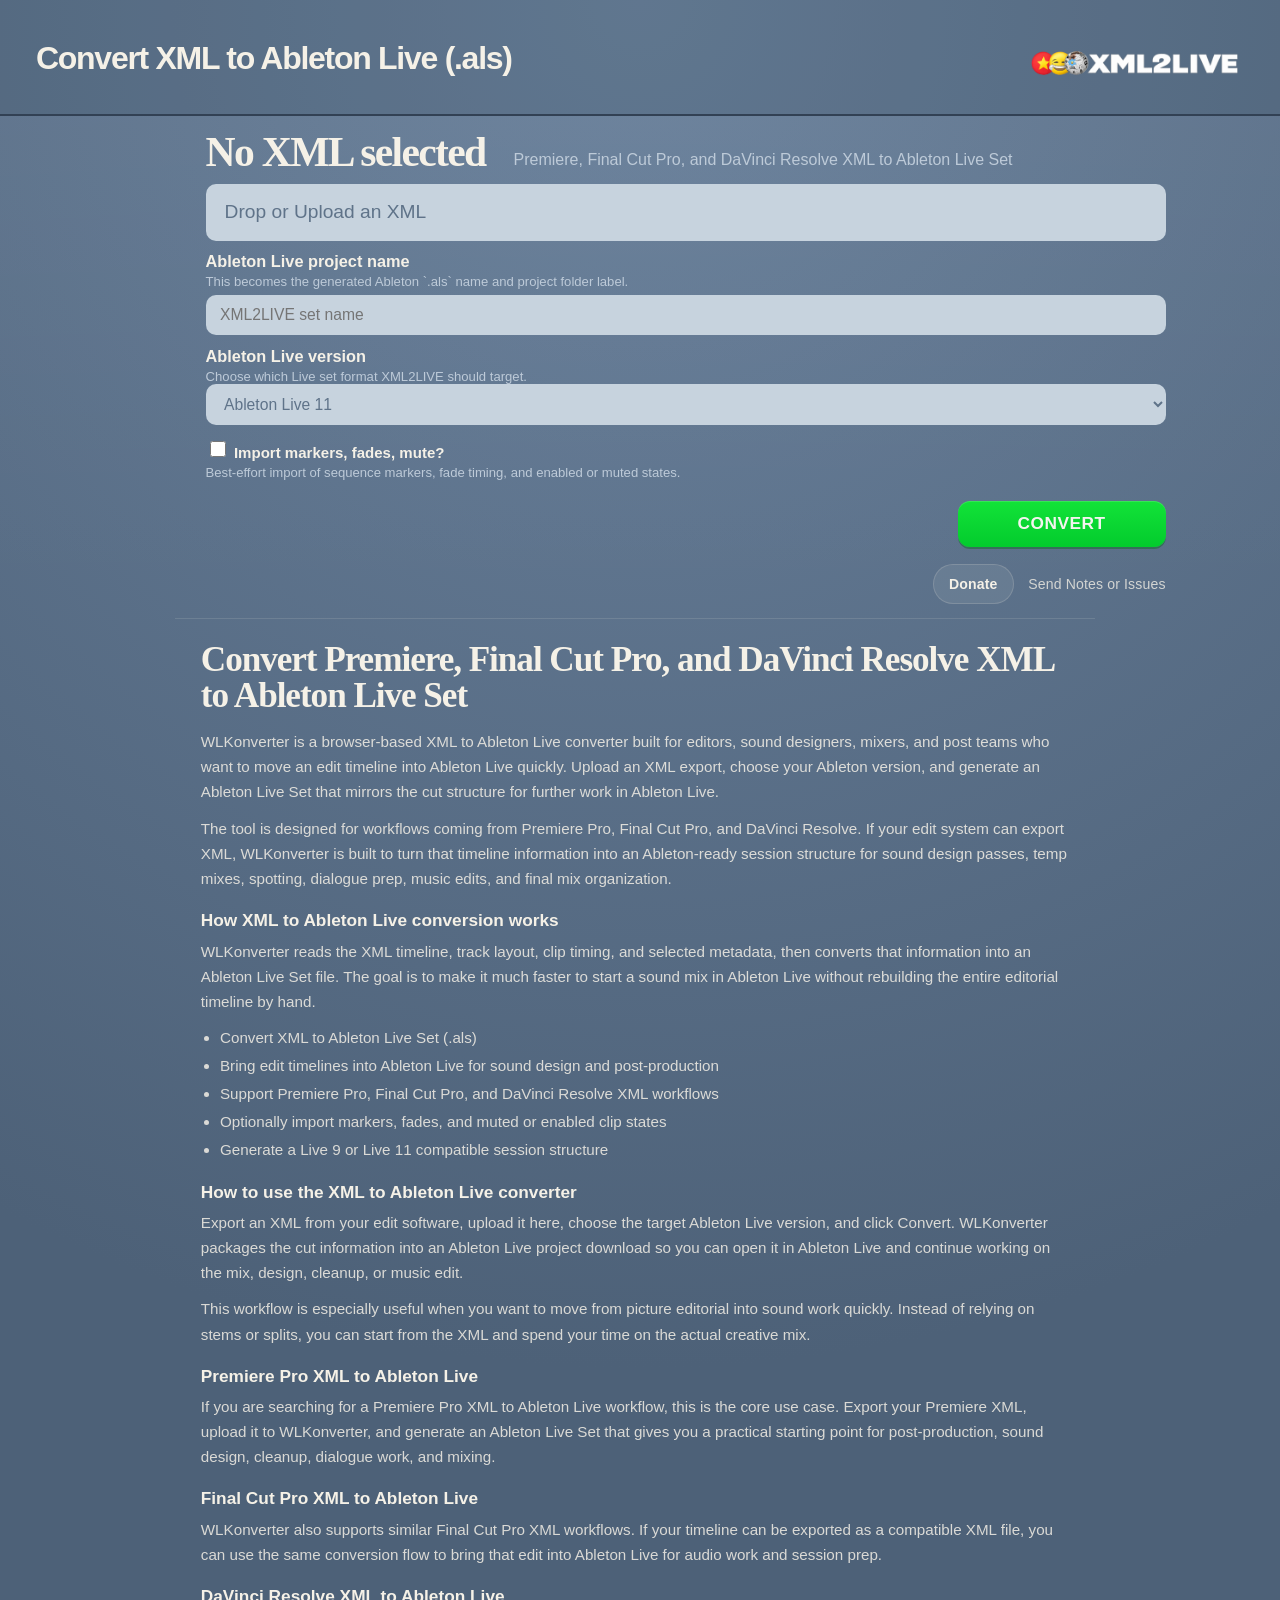
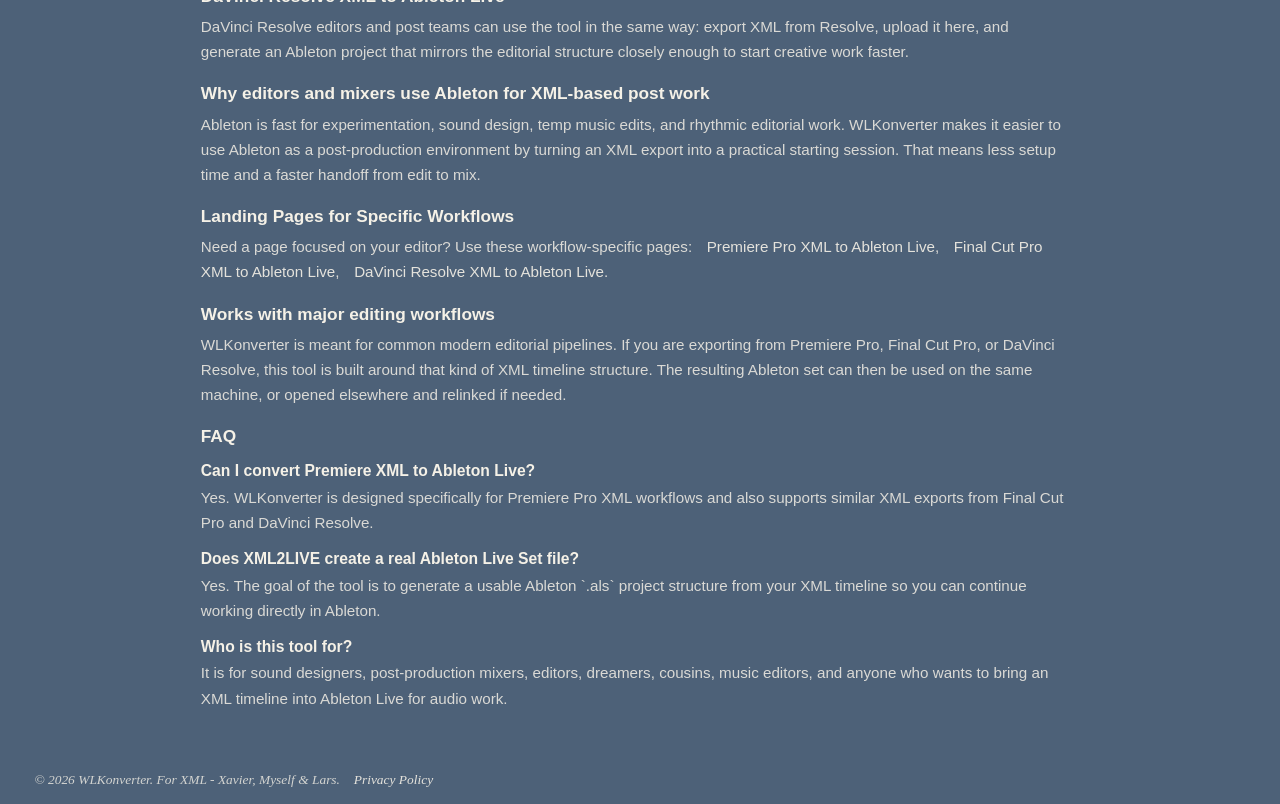
==== commit e4d0c3bd: "gn3000" ====
--- a/index.html
+++ b/index.html
@@ -3,7 +3,7 @@
   <head>
     <meta charset="UTF-8" />
     <meta name="viewport" content="width=device-width, initial-scale=1.0" />
-    <title>XML to Ableton Converter | Premiere, Final Cut Pro, DaVinci Resolve to .als</title>
+    <title>XML to Ableton Live Converter | Premiere, Final Cut Pro, DaVinci Resolve to .als</title>
     <meta
       name="description"
       content="Convert Premiere Pro, Final Cut Pro, and DaVinci Resolve XML files into Ableton Live Set (.als) projects online."
@@ -13,7 +13,7 @@
       content="xml to ableton, xml to als, premiere xml to ableton, final cut pro xml to ableton, davinci resolve xml to ableton, xml to ableton live set, premiere pro xml to als"
     />
     <meta name="robots" content="index, follow, max-image-preview:large" />
-    <meta property="og:title" content="XML to Ableton Converter | Premiere, Final Cut Pro, DaVinci Resolve to .als" />
+    <meta property="og:title" content="XML to Ableton Live Converter | Premiere, Final Cut Pro, DaVinci Resolve to .als" />
     <meta name="build-tag" content="wlkonverter-live-20260303-0102" />
     <meta
       property="og:description"
@@ -33,7 +33,7 @@
   <body>
     <div class="shell">
       <header class="topbar">
-        <h1>Convert XML to Ableton (.als)</h1>
+        <h1>Convert XML to Ableton Live (.als)</h1>
         <img id="logo" src="./assets/XML2LIVE%20LOGO.png" alt="XML2LIVE" />
       </header>
 
@@ -55,13 +55,13 @@
           <input id="xml-input" type="file" accept=".xml,text/xml,application/xml" hidden />
 
           <section class="field-block">
-            <label for="project-name">Ableton project name</label>
+            <label for="project-name">Ableton Live project name</label>
             <p>This becomes the generated Ableton `.als` name and project folder label.</p>
             <input id="project-name" type="text" placeholder="XML2LIVE set name" />
           </section>
 
           <section class="field-block compact-field">
-            <label for="ableton-version">Ableton version</label>
+            <label for="ableton-version">Ableton Live version</label>
             <p>Choose which Live set format XML2LIVE should target.</p>
             <select id="ableton-version">
               <option value="11" selected>Ableton Live 11</option>
@@ -121,10 +121,10 @@
         <div class="seo-inner">
           <h2>Convert Premiere, Final Cut Pro, and DaVinci Resolve XML to Ableton Live Set</h2>
           <p>
-            WLKonverter is a browser-based XML to Ableton converter built for editors, sound designers, mixers,
-            and post teams who want to move an edit timeline into Ableton quickly. Upload an XML export, choose
+            WLKonverter is a browser-based XML to Ableton Live converter built for editors, sound designers, mixers,
+            and post teams who want to move an edit timeline into Ableton Live quickly. Upload an XML export, choose
             your Ableton version, and generate an Ableton Live Set that mirrors the cut structure for further work in
-            Ableton.
+            Ableton Live.
           </p>
           <p>
             The tool is designed for workflows coming from Premiere Pro, Final Cut Pro, and DaVinci Resolve.
@@ -133,25 +133,25 @@
             edits, and final mix organization.
           </p>
 
-          <h3>How XML to Ableton conversion works</h3>
+          <h3>How XML to Ableton Live conversion works</h3>
           <p>
             WLKonverter reads the XML timeline, track layout, clip timing, and selected metadata, then converts that
             information into an Ableton Live Set file. The goal is to make it much faster to start a sound mix in
-            Ableton without rebuilding the entire editorial timeline by hand.
+            Ableton Live without rebuilding the entire editorial timeline by hand.
           </p>
           <ul>
             <li>Convert XML to Ableton Live Set (.als)</li>
-            <li>Bring edit timelines into Ableton for sound design and post-production</li>
+            <li>Bring edit timelines into Ableton Live for sound design and post-production</li>
             <li>Support Premiere Pro, Final Cut Pro, and DaVinci Resolve XML workflows</li>
             <li>Optionally import markers, fades, and muted or enabled clip states</li>
             <li>Generate a Live 9 or Live 11 compatible session structure</li>
           </ul>
 
-          <h3>How to use the XML to Ableton converter</h3>
-          <p>
-            Export an XML from your edit software, upload it here, choose the target Ableton version, and click
-            Convert. WLKonverter packages the cut information into an Ableton project download so you can open it in
-            Ableton and continue working on the mix, design, cleanup, or music edit.
+          <h3>How to use the XML to Ableton Live converter</h3>
+          <p>
+            Export an XML from your edit software, upload it here, choose the target Ableton Live version, and click
+            Convert. WLKonverter packages the cut information into an Ableton Live project download so you can open it in
+            Ableton Live and continue working on the mix, design, cleanup, or music edit.
           </p>
           <p>
             This workflow is especially useful when you want to move from picture editorial into sound work
@@ -159,21 +159,21 @@
             the actual creative mix.
           </p>
 
-          <h3>Premiere Pro XML to Ableton</h3>
-          <p>
-            If you are searching for a Premiere Pro XML to Ableton workflow, this is the core use case. Export
+          <h3>Premiere Pro XML to Ableton Live</h3>
+          <p>
+            If you are searching for a Premiere Pro XML to Ableton Live workflow, this is the core use case. Export
             your Premiere XML, upload it to WLKonverter, and generate an Ableton Live Set that gives you a
             practical starting point for post-production, sound design, cleanup, dialogue work, and mixing.
           </p>
 
-          <h3>Final Cut Pro XML to Ableton</h3>
+          <h3>Final Cut Pro XML to Ableton Live</h3>
           <p>
             WLKonverter also supports similar Final Cut Pro XML workflows. If your timeline can be exported as a
-            compatible XML file, you can use the same conversion flow to bring that edit into Ableton for audio
+            compatible XML file, you can use the same conversion flow to bring that edit into Ableton Live for audio
             work and session prep.
           </p>
 
-          <h3>DaVinci Resolve XML to Ableton</h3>
+          <h3>DaVinci Resolve XML to Ableton Live</h3>
           <p>
             DaVinci Resolve editors and post teams can use the tool in the same way: export XML from Resolve,
             upload it here, and generate an Ableton project that mirrors the editorial structure closely enough
@@ -190,9 +190,9 @@
           <h3>Landing Pages for Specific Workflows</h3>
           <p>
             Need a page focused on your editor? Use these workflow-specific pages:
-            <a class="footer-link" href="./premiere-xml-to-ableton.html">Premiere Pro XML to Ableton</a>,
-            <a class="footer-link" href="./final-cut-pro-xml-to-ableton.html">Final Cut Pro XML to Ableton</a>,
-            <a class="footer-link" href="./davinci-resolve-xml-to-ableton.html">DaVinci Resolve XML to Ableton</a>.
+            <a class="footer-link" href="./premiere-xml-to-ableton.html">Premiere Pro XML to Ableton Live</a>,
+            <a class="footer-link" href="./final-cut-pro-xml-to-ableton.html">Final Cut Pro XML to Ableton Live</a>,
+            <a class="footer-link" href="./davinci-resolve-xml-to-ableton.html">DaVinci Resolve XML to Ableton Live</a>.
           </p>
 
           <h3>Works with major editing workflows</h3>
@@ -204,7 +204,7 @@
           </p>
 
           <h3>FAQ</h3>
-          <h4>Can I convert Premiere XML to Ableton?</h4>
+          <h4>Can I convert Premiere XML to Ableton Live?</h4>
           <p>
             Yes. WLKonverter is designed specifically for Premiere Pro XML workflows and also supports similar XML exports from
             Final Cut Pro and DaVinci Resolve.
@@ -219,7 +219,7 @@
           <h4>Who is this tool for?</h4>
           <p>
             It is for sound designers, post-production mixers, editors, dreamers, cousins, music editors, and anyone who wants to
-            bring an XML timeline into Ableton for audio work.
+            bring an XML timeline into Ableton Live for audio work.
           </p>
         </div>
       </section>
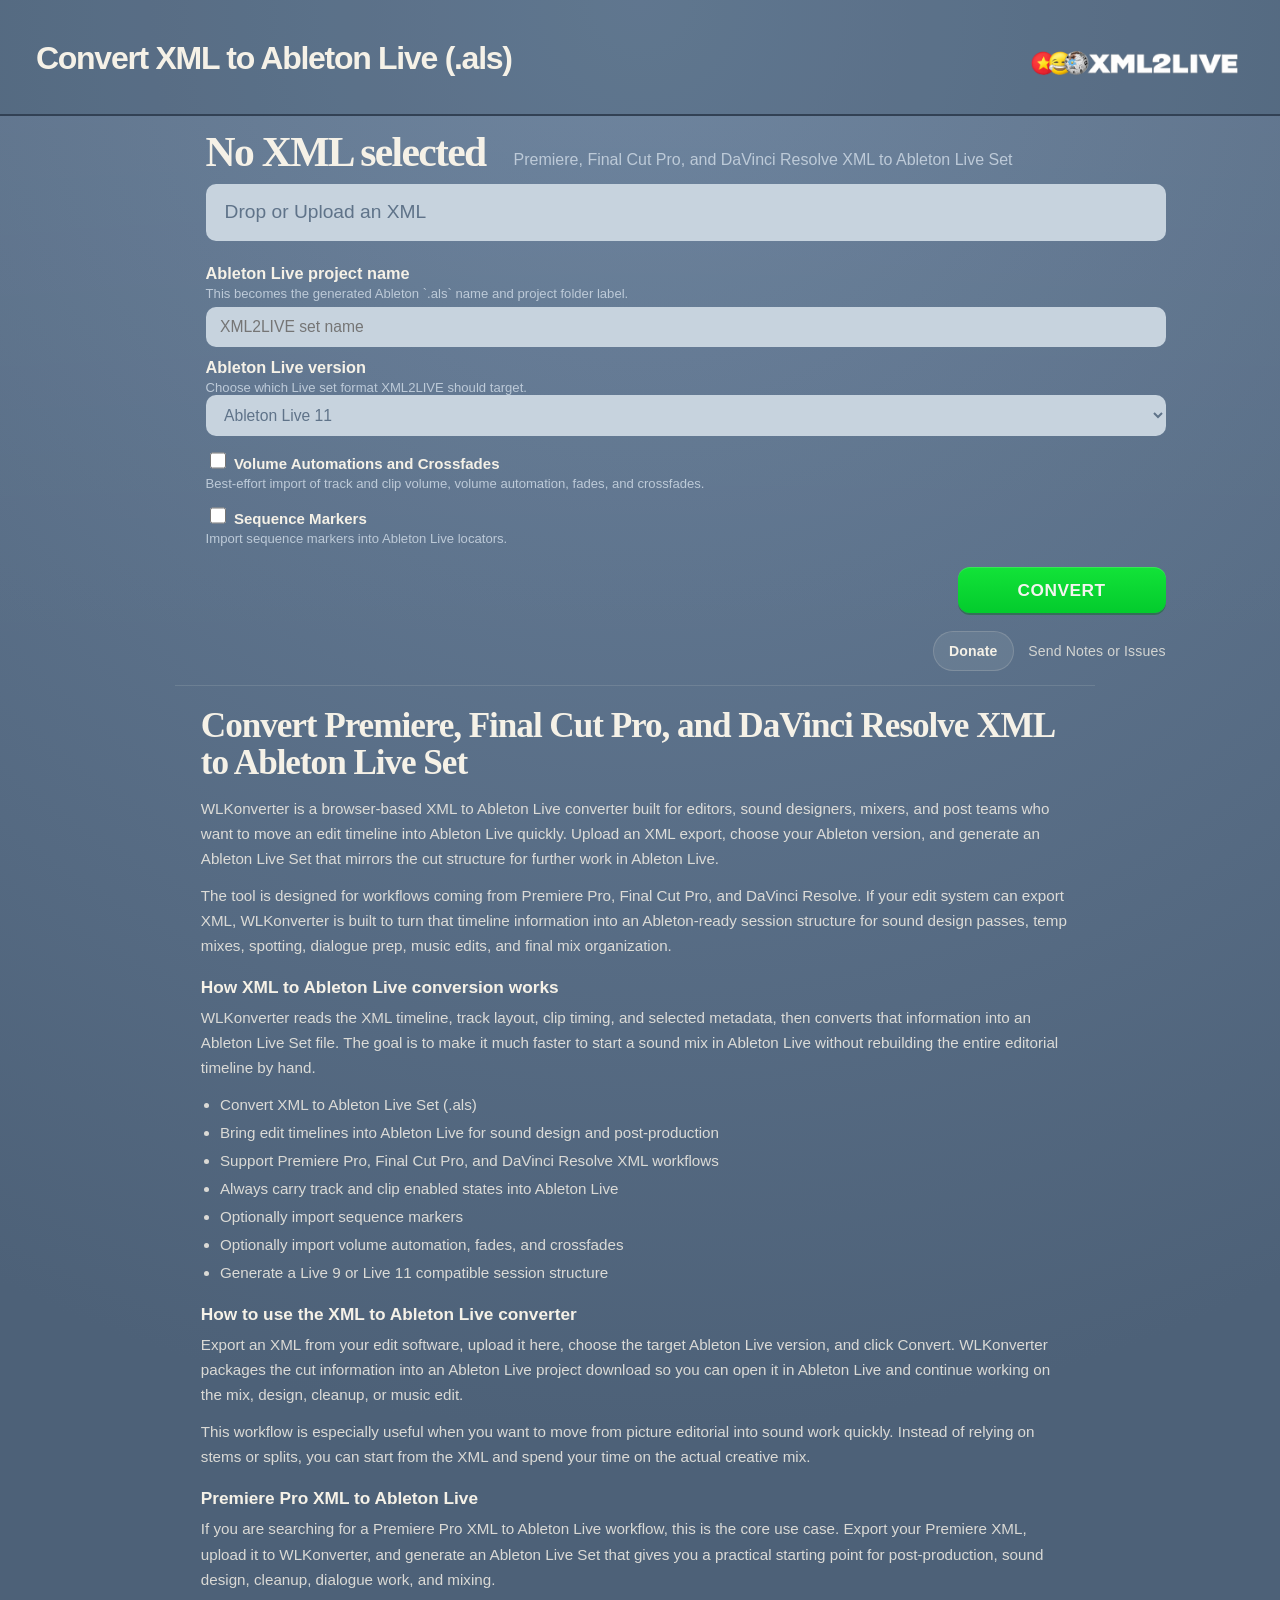
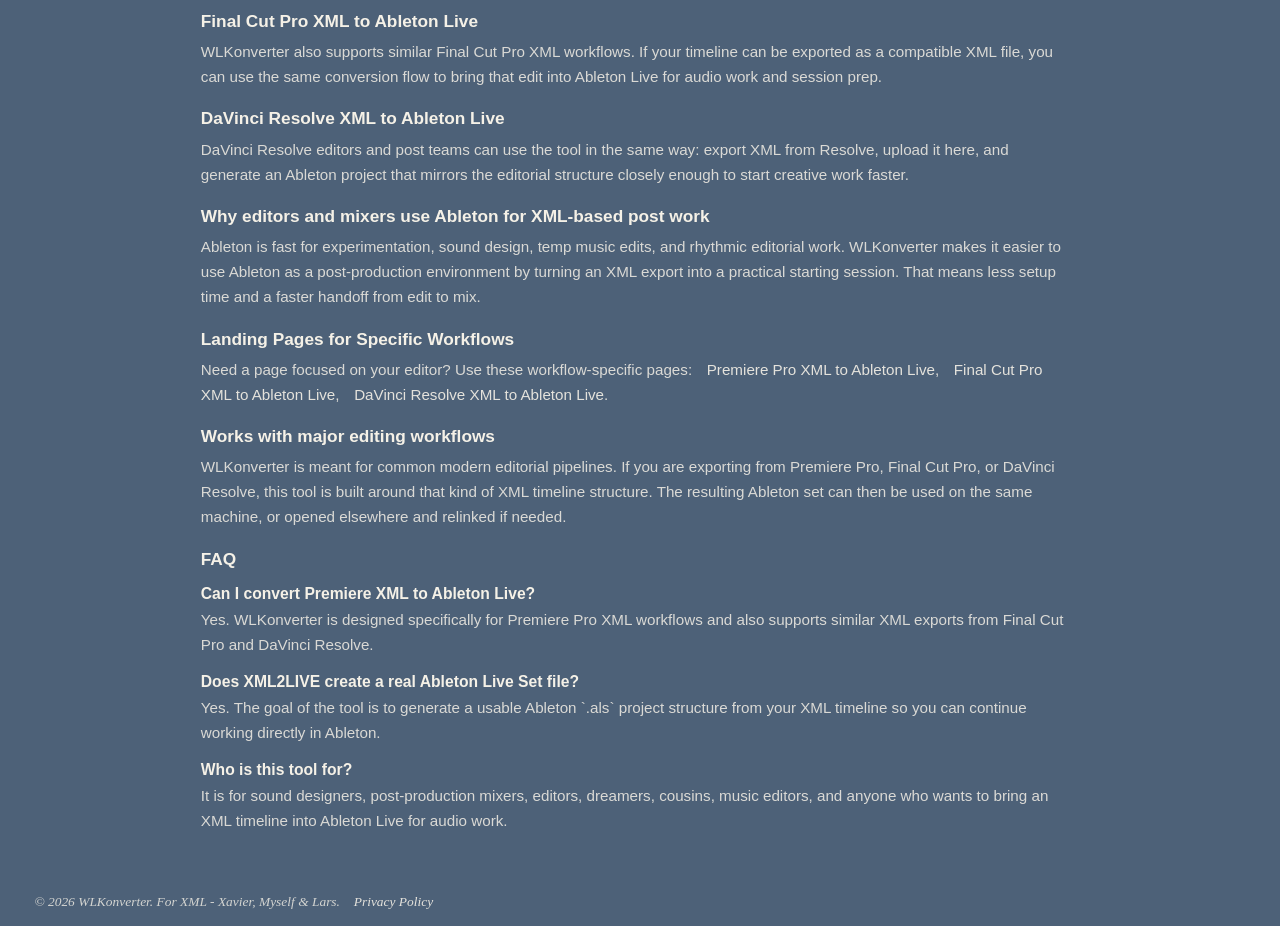
==== commit de52cc60: "newday" ====
--- a/index.html
+++ b/index.html
@@ -52,6 +52,9 @@
               <h3 id="xml-path">Drop or Upload an XML</h3>
             </div>
           </button>
+          <div class="drop-actions">
+            <button id="clear-xml" class="clear-xml-button" type="button" hidden>Remove XML</button>
+          </div>
           <input id="xml-input" type="file" accept=".xml,text/xml,application/xml" hidden />
 
           <section class="field-block">
@@ -70,11 +73,19 @@
           </section>
 
           <section class="field-block compact-field metadata-field">
-            <label class="checkbox-row" for="import-metadata">
-              <input id="import-metadata" type="checkbox" />
-              <span>Import markers, fades, mute?</span>
+            <label class="checkbox-row" for="import-volume-and-crossfades">
+              <input id="import-volume-and-crossfades" type="checkbox" />
+              <span>Volume Automations and Crossfades</span>
             </label>
-            <p>Best-effort import of sequence markers, fade timing, and enabled or muted states.</p>
+            <p>Best-effort import of track and clip volume, volume automation, fades, and crossfades.</p>
+          </section>
+
+          <section class="field-block compact-field metadata-field">
+            <label class="checkbox-row" for="import-sequence-markers">
+              <input id="import-sequence-markers" type="checkbox" />
+              <span>Sequence Markers</span>
+            </label>
+            <p>Import sequence markers into Ableton Live locators.</p>
           </section>
 
           <p id="status" class="web-status" hidden></p>
@@ -113,7 +124,6 @@
       </section>
 
       <div class="ad-mounts" aria-hidden="true">
-        <div id="monetag-inline-ad" data-ad-slot="inline"></div>
         <div id="monetag-sticky-ad" data-ad-slot="sticky"></div>
       </div>
 
@@ -143,7 +153,9 @@
             <li>Convert XML to Ableton Live Set (.als)</li>
             <li>Bring edit timelines into Ableton Live for sound design and post-production</li>
             <li>Support Premiere Pro, Final Cut Pro, and DaVinci Resolve XML workflows</li>
-            <li>Optionally import markers, fades, and muted or enabled clip states</li>
+            <li>Always carry track and clip enabled states into Ableton Live</li>
+            <li>Optionally import sequence markers</li>
+            <li>Optionally import volume automation, fades, and crossfades</li>
             <li>Generate a Live 9 or Live 11 compatible session structure</li>
           </ul>
 
--- a/styles-live.css
+++ b/styles-live.css
@@ -126,6 +126,24 @@
   transform: translateY(-1px);
 }
 
+.drop-actions {
+  display: flex;
+  justify-content: flex-end;
+}
+
+.clear-xml-button {
+  border: 0;
+  background: transparent;
+  color: rgba(245, 241, 231, 0.72);
+  font-size: 0.8rem;
+  cursor: pointer;
+  padding: 0.1rem 0;
+}
+
+.clear-xml-button:hover {
+  color: var(--text);
+}
+
 .drop-zone.drag-over {
   border-color: var(--convert);
 }
@@ -236,6 +254,28 @@
 
 .support-link-donate:hover {
   background: rgba(255, 248, 232, 0.14);
+}
+
+.support-link-convert {
+  display: inline-flex;
+  align-items: center;
+  justify-content: center;
+  min-height: 40px;
+  padding: 0.65rem 0.95rem;
+  border-radius: 999px;
+  background: linear-gradient(180deg, var(--convert-bright), var(--convert));
+  color: var(--button-text);
+  font-weight: 700;
+  text-decoration: none;
+  box-shadow:
+    inset 0 1px 0 rgba(255, 255, 255, 0.15),
+    0 2px 0 rgba(1, 109, 23, 0.42);
+}
+
+.support-link-convert:hover {
+  background: linear-gradient(180deg, #12d936, #02b928);
+  color: var(--button-text);
+  filter: brightness(0.96);
 }
 
 .convert-button {
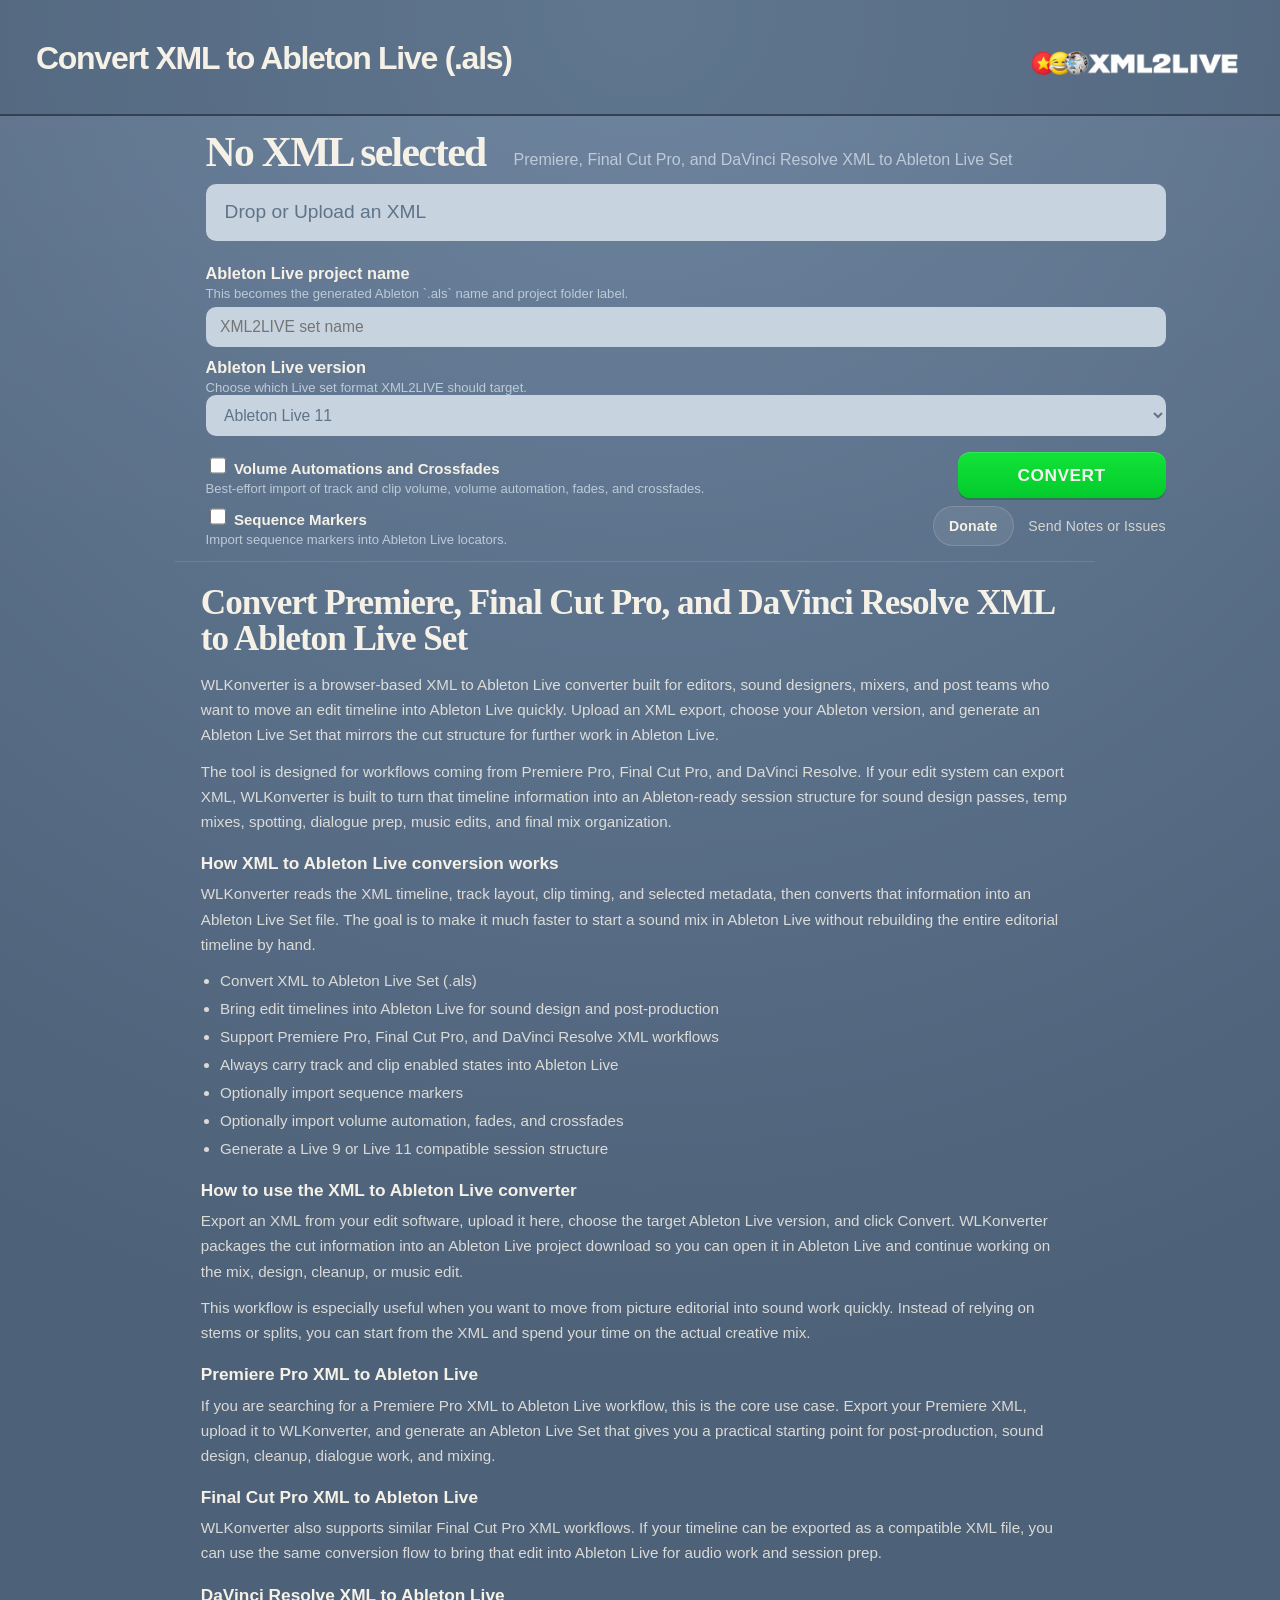
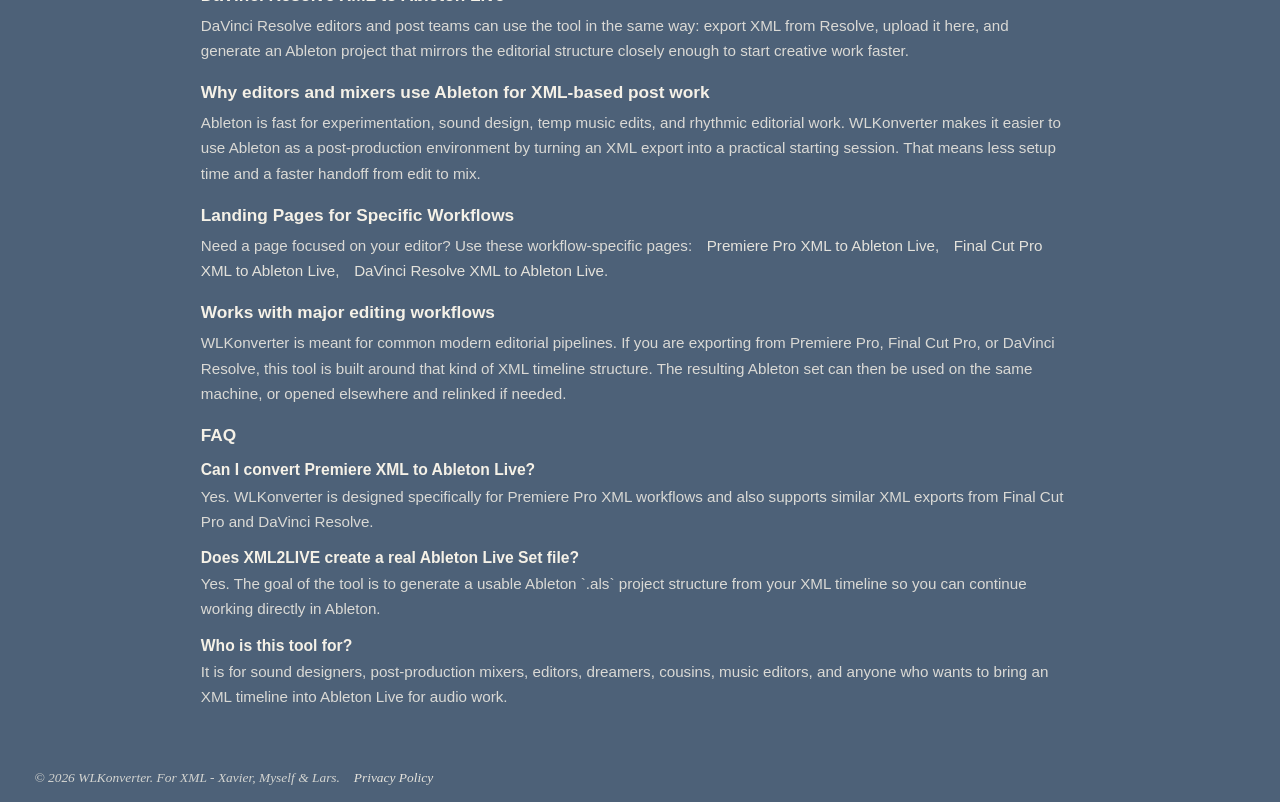
==== commit 1e674d84: "ui fix" ====
--- a/index.html
+++ b/index.html
@@ -72,44 +72,50 @@
             </select>
           </section>
 
-          <section class="field-block compact-field metadata-field">
-            <label class="checkbox-row" for="import-volume-and-crossfades">
-              <input id="import-volume-and-crossfades" type="checkbox" />
-              <span>Volume Automations and Crossfades</span>
-            </label>
-            <p>Best-effort import of track and clip volume, volume automation, fades, and crossfades.</p>
-          </section>
-
-          <section class="field-block compact-field metadata-field">
-            <label class="checkbox-row" for="import-sequence-markers">
-              <input id="import-sequence-markers" type="checkbox" />
-              <span>Sequence Markers</span>
-            </label>
-            <p>Import sequence markers into Ableton Live locators.</p>
-          </section>
-
-          <p id="status" class="web-status" hidden></p>
-
-          <div class="convert-row">
-            <button id="convert" class="convert-button" type="button">CONVERT</button>
-          </div>
-          <div class="support-row" aria-label="Support and feedback">
-            <a
-              class="support-link support-link-donate"
-              href="https://www.paypal.com/donate/?business=A5RXTTW6EL74G&no_recurring=0&currency_code=USD"
-              target="_blank"
-              rel="noreferrer"
-            >
-              Donate
-            </a>
-            <a
-              class="support-link"
-              href="https://docs.google.com/forms/d/e/1FAIpQLSftfXoKjWCb46hIpAfCLRnMeWih5g5C_TUrLjnm3QxG3H_U3A/viewform?usp=publish-editor"
-              target="_blank"
-              rel="noreferrer"
-            >
-              Send Notes or Issues
-            </a>
+          <div class="action-grid">
+            <div class="metadata-stack">
+              <section class="field-block compact-field metadata-field">
+                <label class="checkbox-row" for="import-volume-and-crossfades">
+                  <input id="import-volume-and-crossfades" type="checkbox" />
+                  <span>Volume Automations and Crossfades</span>
+                </label>
+                <p>Best-effort import of track and clip volume, volume automation, fades, and crossfades.</p>
+              </section>
+
+              <section class="field-block compact-field metadata-field">
+                <label class="checkbox-row" for="import-sequence-markers">
+                  <input id="import-sequence-markers" type="checkbox" />
+                  <span>Sequence Markers</span>
+                </label>
+                <p>Import sequence markers into Ableton Live locators.</p>
+              </section>
+            </div>
+
+            <div class="action-stack">
+              <p id="status" class="web-status" hidden></p>
+
+              <div class="convert-row">
+                <button id="convert" class="convert-button" type="button">CONVERT</button>
+              </div>
+              <div class="support-row" aria-label="Support and feedback">
+                <a
+                  class="support-link support-link-donate"
+                  href="https://www.paypal.com/donate/?business=A5RXTTW6EL74G&no_recurring=0&currency_code=USD"
+                  target="_blank"
+                  rel="noreferrer"
+                >
+                  Donate
+                </a>
+                <a
+                  class="support-link"
+                  href="https://docs.google.com/forms/d/e/1FAIpQLSftfXoKjWCb46hIpAfCLRnMeWih5g5C_TUrLjnm3QxG3H_U3A/viewform?usp=publish-editor"
+                  target="_blank"
+                  rel="noreferrer"
+                >
+                  Send Notes or Issues
+                </a>
+              </div>
+            </div>
           </div>
         </section>
       </main>
--- a/styles-live.css
+++ b/styles-live.css
@@ -213,10 +213,32 @@
   padding-top: 0.1rem;
 }
 
+.action-grid {
+  display: grid;
+  grid-template-columns: minmax(0, 1fr) auto;
+  align-items: start;
+  gap: 1.6rem;
+  padding-top: 0.3rem;
+}
+
+.metadata-stack {
+  display: flex;
+  flex-direction: column;
+  gap: 0.45rem;
+}
+
+.action-stack {
+  display: flex;
+  flex-direction: column;
+  align-items: flex-end;
+  gap: 0.5rem;
+  min-width: 280px;
+}
+
 .convert-row {
   display: flex;
   justify-content: flex-end;
-  padding-top: 0.6rem;
+  padding-top: 0;
 }
 
 .support-row {
@@ -225,7 +247,7 @@
   align-items: center;
   gap: 0.9rem;
   flex-wrap: wrap;
-  padding-top: 0.35rem;
+  padding-top: 0;
 }
 
 .support-link {
@@ -533,6 +555,16 @@
     width: 100%;
   }
 
+  .action-grid {
+    grid-template-columns: 1fr;
+    gap: 0.8rem;
+  }
+
+  .action-stack {
+    align-items: stretch;
+    min-width: 0;
+  }
+
   .support-row {
     justify-content: flex-start;
   }
